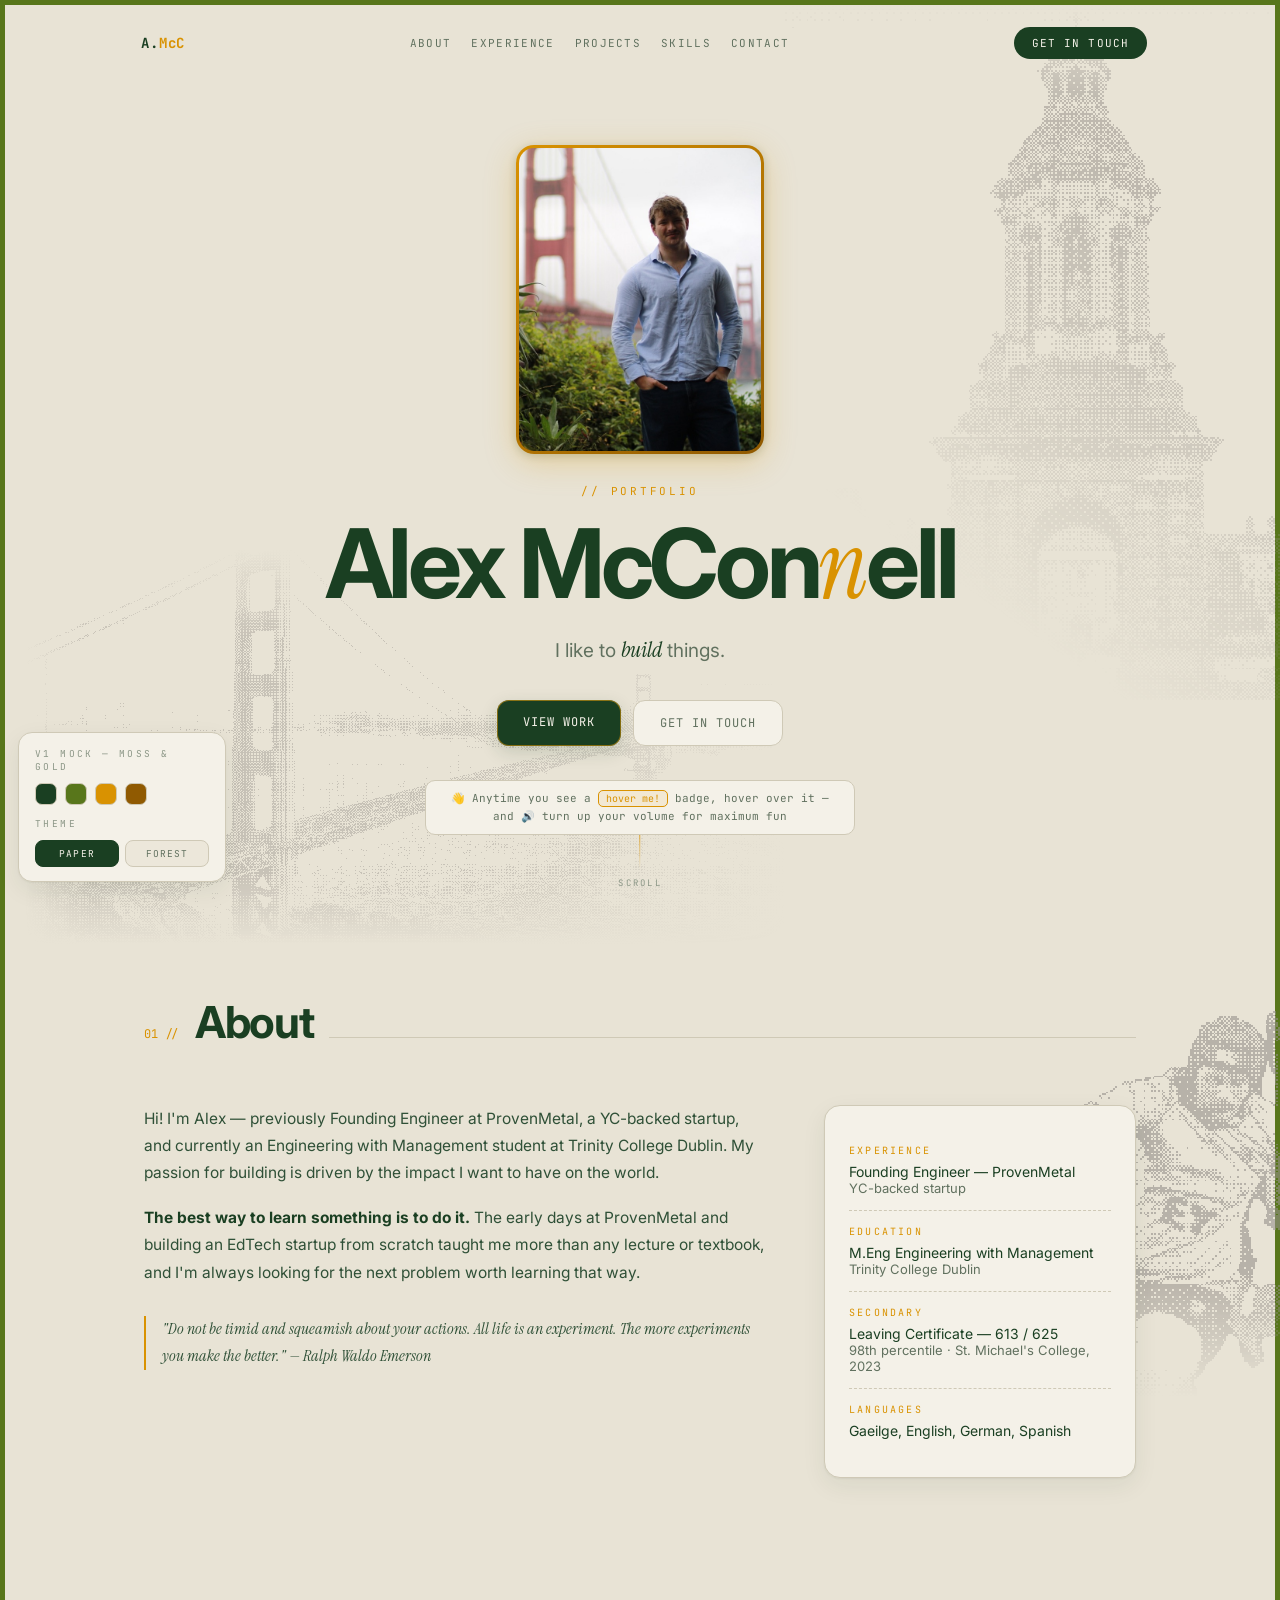
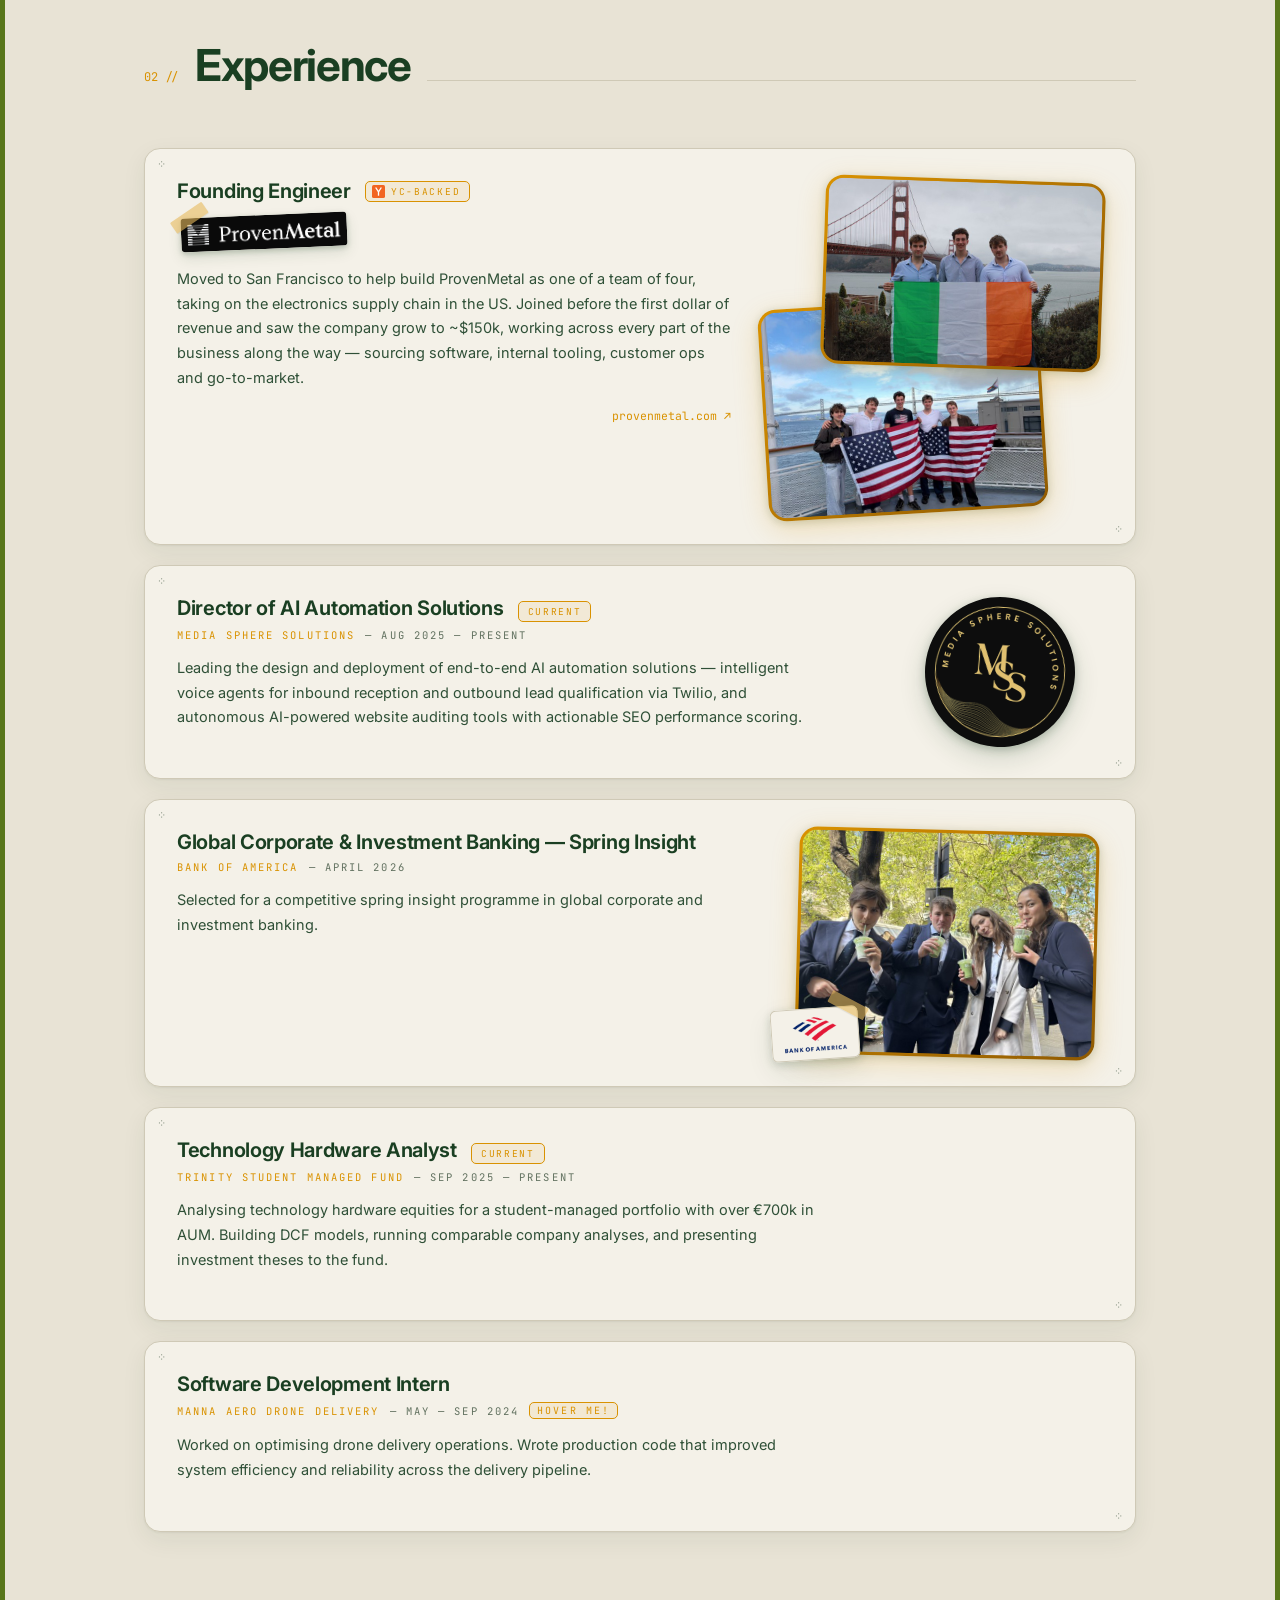
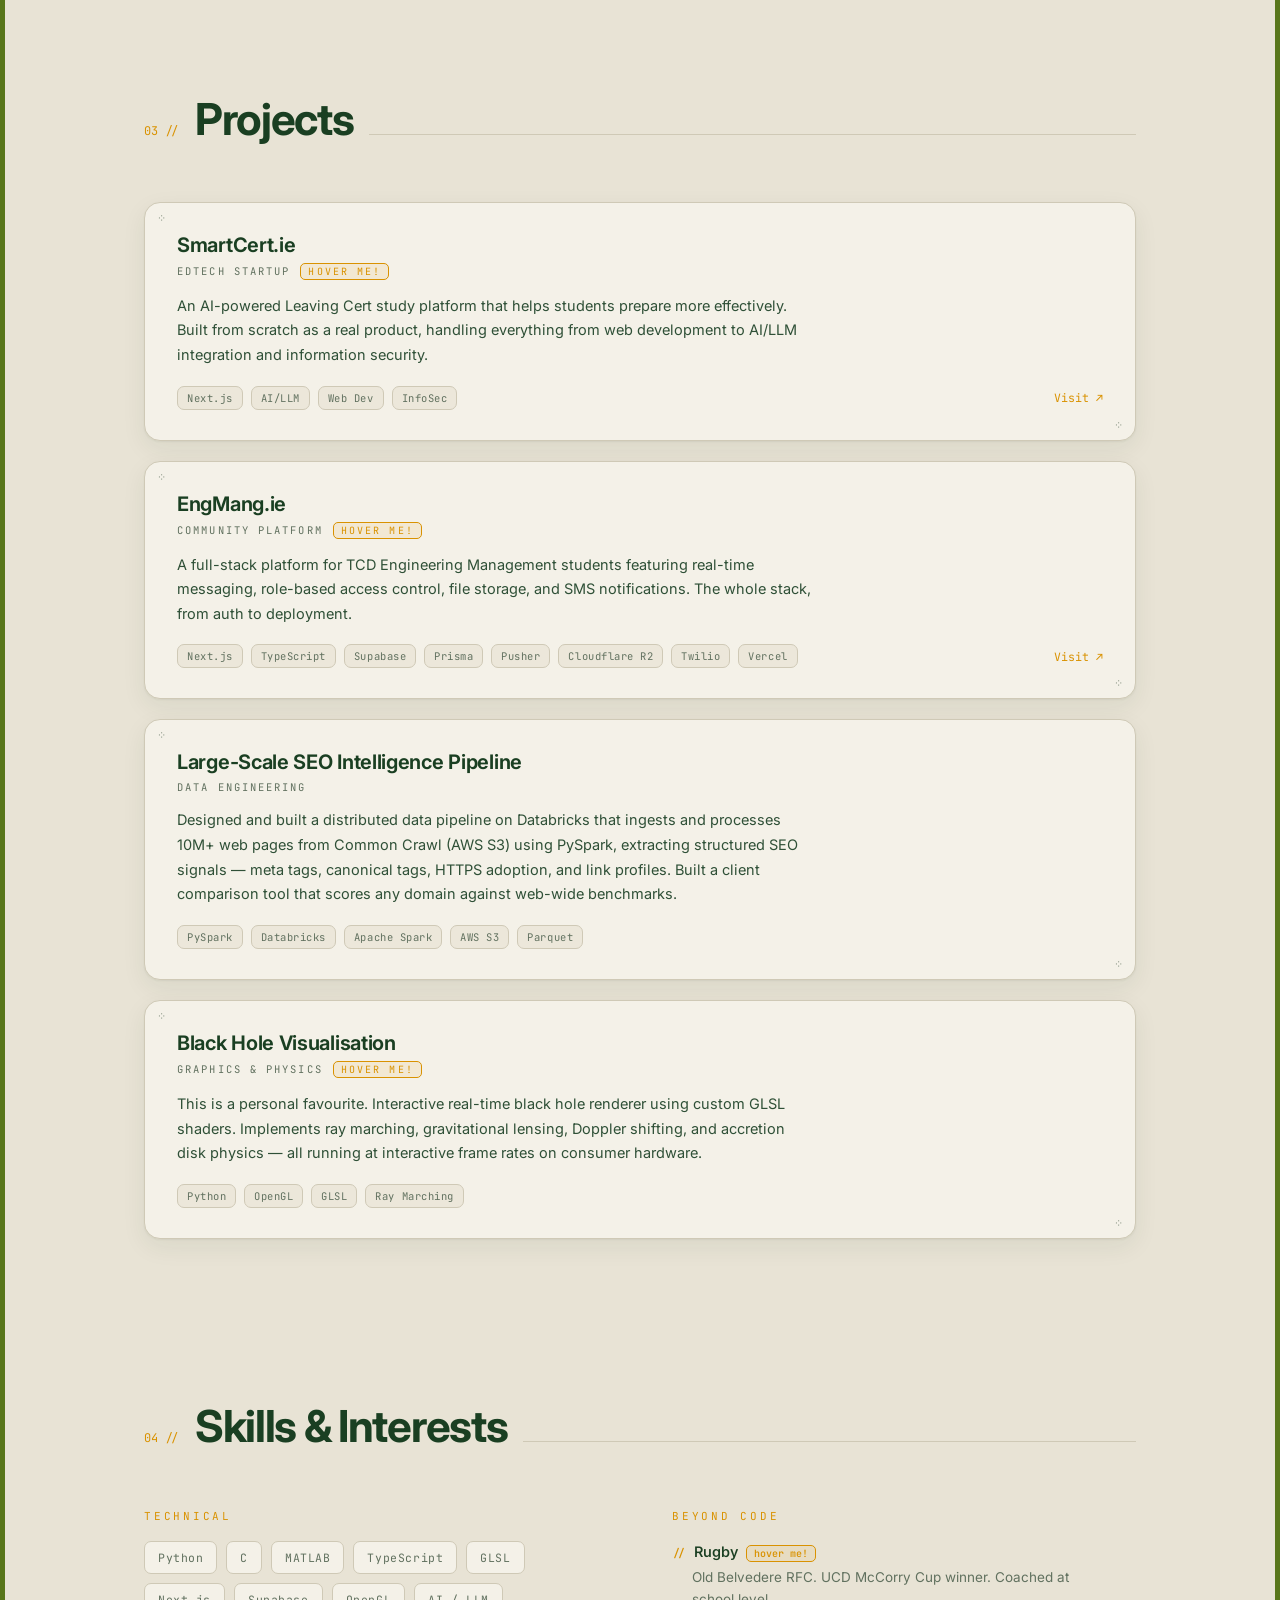
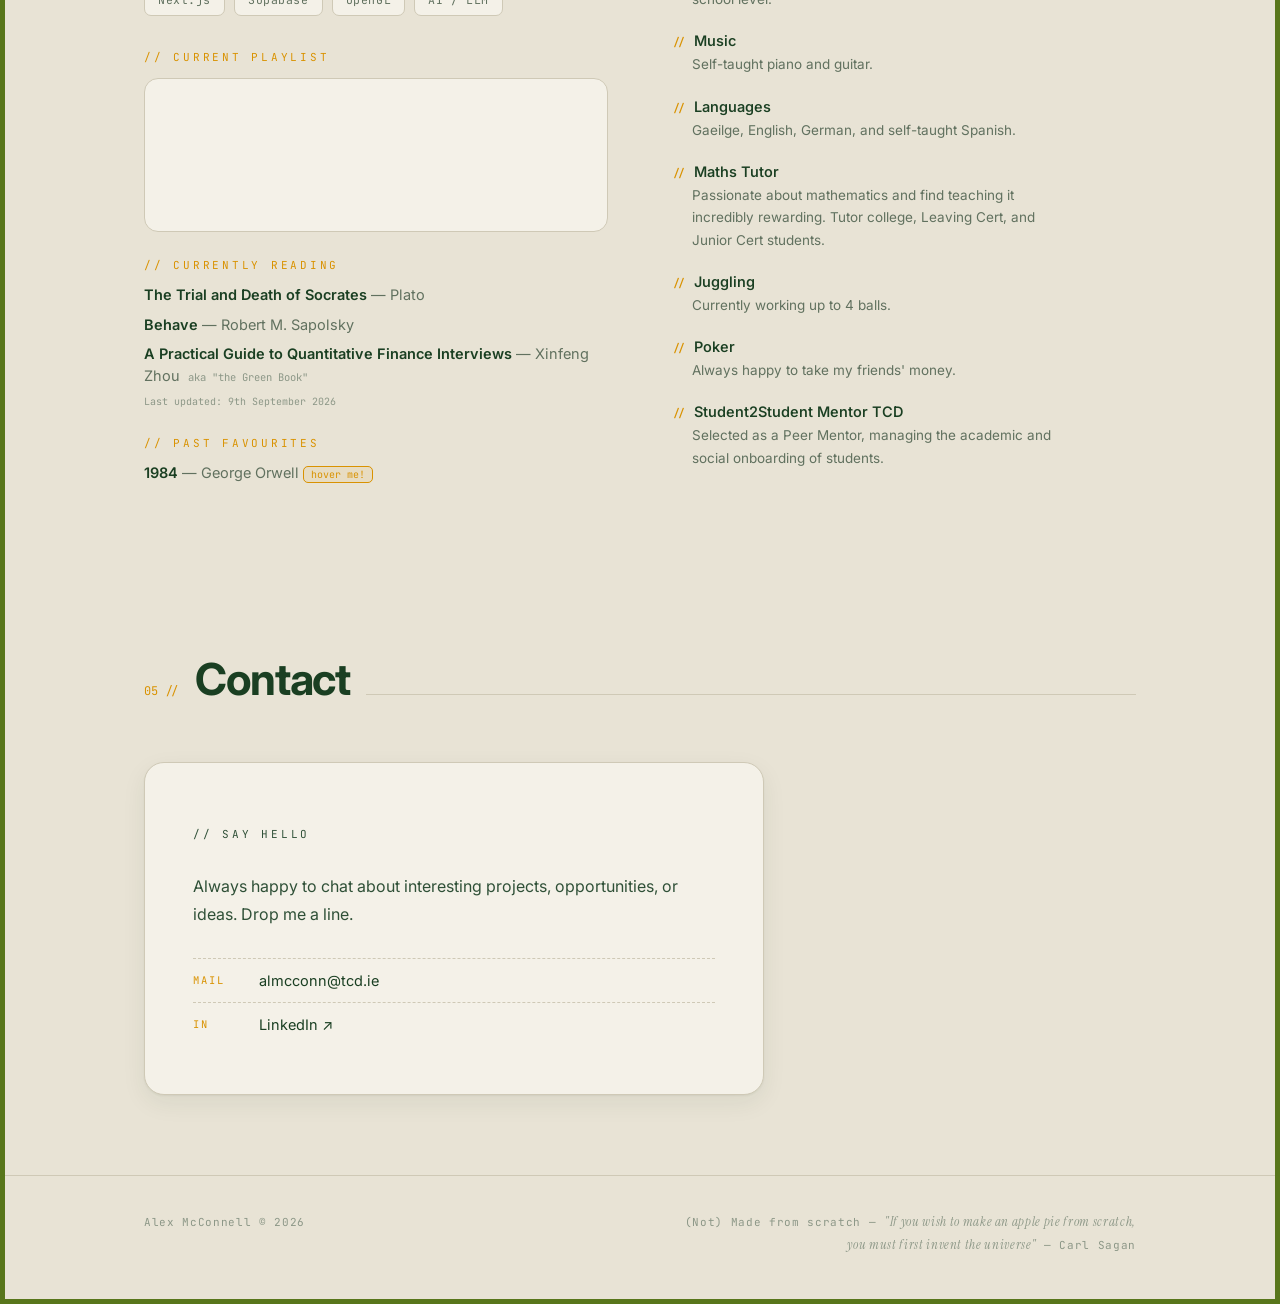
==== mockup/index.html @ d36ba0e1 "Rework personal site: moss & gold palette, dithered art, new content Replaces the navy/copper bluepr" ====
<!DOCTYPE html>
<html lang="en" data-theme="light">
<head>
<meta charset="UTF-8" />
<meta name="viewport" content="width=device-width, initial-scale=1.0" />
<title>Alex McConnell — v1 style mock</title>
<link rel="preconnect" href="https://fonts.googleapis.com" />
<link rel="preconnect" href="https://fonts.gstatic.com" crossorigin />
<link href="https://fonts.googleapis.com/css2?family=Inter:ital,opsz,wght@0,14..32,400..800;1,14..32,400..600&family=JetBrains+Mono:wght@400;500;700&family=Instrument+Serif:ital@0;1&display=swap" rel="stylesheet" />
<style>
  /* ---------- palette ---------- */
  :root {
    --font-mono: "JetBrains Mono", ui-monospace, monospace;
    --font-body: "Inter", -apple-system, system-ui, sans-serif;
    --font-serif: "Instrument Serif", Georgia, serif;
  }

  /* Moss & gold palette: #1A3F22 / #58761B / #D99201 / #905A01 (+ cream paper as the neutral) */
  :root {
    --accent: #d99201;   /* gold */
    --tan: #905a01;      /* bronze — gradient partner to the gold */
    --moss: #58761b;
  }

  html[data-theme="light"] {
    --bg: #e8e3d5;
    --surface: #f4f1e8;
    --surface-2: #ece7da;
    --ink: #1a3f22;
    --ink-soft: #2f5037;
    --muted: #61715f;
    --faint: #8c9787;
    --line: #cfc9b6;
    --btn-bg: #1a3f22;
    --btn-ink: #f4f1e8;
    --frame: var(--moss);
    --art-opacity: 0.65;
    --card-shadow: 0 1px 2px rgba(26,63,34,.06), 0 8px 24px rgba(26,63,34,.07);
  }

  /* forest: the palette's deep green as the page itself */
  html[data-theme="term"] {
    --bg: #1a3f22;
    --surface: #234a2c;
    --surface-2: #1f4527;
    --ink: #efe9dc;
    --ink-soft: #d9d3c4;
    --muted: #a9b6a2;
    --faint: #7e9079;
    --line: #305a39;
    --btn-bg: #d99201;
    --btn-ink: #1a3f22;
    --frame: var(--accent);
    --art-opacity: 0.4;
    --card-shadow: 0 1px 2px rgba(0,0,0,.35), 0 8px 24px rgba(0,0,0,.3);
  }

  html { --accent-ui: var(--accent); --accent-bright: var(--tan); }

  /* ---------- base ---------- */
  * { margin: 0; padding: 0; box-sizing: border-box; }
  html { scroll-behavior: smooth; }
  body {
    background: var(--bg);
    color: var(--ink);
    font-family: var(--font-body);
    overflow-x: hidden;
    border: 5px solid var(--frame);   /* page frame, like the ref */
    min-height: 100vh;
    transition: background .3s, color .3s;
  }
  ::selection { background: var(--accent-ui); color: var(--bg); }
  a { color: inherit; text-decoration: none; }
  .mono { font-family: var(--font-mono); }

  .label {
    font-family: var(--font-mono);
    font-size: 11px;
    letter-spacing: .25em;
    text-transform: uppercase;
    color: var(--accent-ui);
  }
  .wrap { max-width: 1040px; margin: 0 auto; padding: 0 24px; }
  section { position: relative; padding: 80px 0; }

  /* ---------- dithered background art ---------- */
  .art {
    position: absolute; pointer-events: none; z-index: 0;
    opacity: var(--art-opacity);
    image-rendering: pixelated;
  }
  /* Trinity Campanile — top right of the hero */
  .art-campanile {
    top: 0; right: -50px; width: min(540px, 44vw);
    opacity: calc(var(--art-opacity) * .8);
    -webkit-mask-image: linear-gradient(215deg, #000 30%, transparent 78%), linear-gradient(transparent, #000 14%);
            mask-image: linear-gradient(215deg, #000 30%, transparent 78%), linear-gradient(transparent, #000 14%);
    -webkit-mask-composite: source-in;
            mask-composite: intersect;
  }
  /* Golden Gate — bottom-left of the hero, kept clear of the Campanile on the right */
  .art-bridge {
    bottom: -30px; left: 20px; width: min(874px, 60vw);
    opacity: calc(var(--art-opacity) * .6);
    -webkit-mask-image: linear-gradient(transparent 0%, #000 22%, #000 82%, transparent 100%), linear-gradient(90deg, transparent 0%, #000 8%, #000 58%, transparent 100%);
            mask-image: linear-gradient(transparent 0%, #000 22%, #000 82%, transparent 100%), linear-gradient(90deg, transparent 0%, #000 8%, #000 58%, transparent 100%);
    -webkit-mask-composite: source-in;
            mask-composite: intersect;
  }
  /* Alex mid-tackle — beside the About fact card, bleeding off the right edge */
  .art-rugby {
    top: 96px; right: -30px; width: min(300px, 21vw);
    opacity: calc(var(--art-opacity) * .9);
    -webkit-mask-image: linear-gradient(#000 58%, transparent 84%);
            mask-image: linear-gradient(#000 58%, transparent 84%);
  }
  .art-corner {
    bottom: -140px; right: -220px; width: 780px;
    opacity: calc(var(--art-opacity) * .6);
    -webkit-mask-image: linear-gradient(200deg, #000 40%, transparent 85%);
            mask-image: linear-gradient(200deg, #000 40%, transparent 85%);
  }
  .pixel-star { position: absolute; font-family: var(--font-mono); color: var(--faint); user-select: none; pointer-events: none; }

  /* ---------- nav ---------- */
  nav { position: fixed; top: 14px; left: 0; right: 0; z-index: 40; display: flex; flex-direction: column; align-items: center; gap: 0; }
  .nav-pill {
    display: flex; align-items: center; justify-content: space-between; gap: 26px;
    width: min(1040px, calc(100vw - 44px));
    background: transparent;
    border: 1px solid transparent;
    border-radius: 999px;
    padding: 12px 12px 12px 20px;
    box-shadow: none;
    transition: width .7s ease-in-out, background .7s ease-in-out,
                border-color .7s ease-in-out, box-shadow .7s ease-in-out,
                padding .7s ease-in-out, backdrop-filter .7s ease-in-out;
  }
  .nav-pill.scrolled {
    width: min(660px, calc(100vw - 44px));
    background: color-mix(in srgb, var(--surface) 82%, transparent);
    backdrop-filter: blur(14px);
    border-color: var(--line);
    box-shadow: var(--card-shadow);
    padding: 8px 10px 8px 18px;
  }
  .nav-logo { font-family: var(--font-mono); font-weight: 700; font-size: 14px; letter-spacing: .06em; }
  .nav-logo span { color: var(--accent-ui); }
  .nav-links { display: flex; gap: 20px; }
  .nav-links a {
    font-family: var(--font-mono); font-size: 11px; letter-spacing: .12em; text-transform: uppercase;
    color: var(--muted); transition: color .2s;
  }
  .nav-links a:hover { color: var(--accent-ui); }
  .nav-cta {
    font-family: var(--font-mono); font-size: 11px; letter-spacing: .1em; text-transform: uppercase;
    background: var(--btn-bg); color: var(--btn-ink);
    padding: 9px 18px; border-radius: 999px;
  }

  /* ---------- hero ---------- */
  .hero { min-height: 100vh; display: flex; align-items: center; justify-content: center; text-align: center; padding: 140px 0 80px; }
  .hero-inner { position: relative; z-index: 1; max-width: 940px; padding: 0 24px; }
  /* name breaks onto two lines only when it can't fit on one */
  @media (min-width: 900px) { h1 .brk { display: none; } }
  h1 {
    font-size: clamp(52px, 9vw, 96px);
    font-weight: 700; letter-spacing: -.045em; line-height: .98;
    margin: 18px 0 22px;
  }
  h1 .serif { font-family: var(--font-serif); font-style: italic; font-weight: 400; letter-spacing: -.02em; color: var(--accent-ui); }
  .hero-sub { font-size: 19px; color: var(--muted); margin-bottom: 36px; }
  .hero-sub .serif { font-family: var(--font-serif); font-style: italic; font-size: 22px; color: var(--ink); }

  .btn-row { display: flex; gap: 12px; justify-content: center; margin-bottom: 34px; }
  .btn {
    font-family: var(--font-mono); font-size: 12px; letter-spacing: .08em; text-transform: uppercase;
    padding: 14px 26px; border-radius: 12px; position: relative; overflow: hidden;
    transition: transform .15s;
  }
  .btn:hover { transform: translateY(-1px); }
  .btn-primary {
    background: var(--btn-bg); color: var(--btn-ink);
    box-shadow:
      inset 0 0 0 1px color-mix(in srgb, var(--accent) 55%, transparent),
      inset 0 1px 0 rgba(255,255,255,.07),
      0 6px 18px rgba(26,63,34,.16);
  }
  .btn-primary:hover { box-shadow: inset 0 0 0 1px var(--accent), inset 0 1px 0 rgba(255,255,255,.07), 0 10px 24px rgba(26,63,34,.2); }
  html[data-theme="term"] .btn-primary {
    box-shadow: inset 0 0 0 1px rgba(26,63,34,.35), 0 6px 18px rgba(0,0,0,.3);
  }
  .btn-ghost { border: 1px solid var(--line); background: var(--surface); color: var(--muted); }
  .btn-ghost:hover { color: var(--accent-ui); border-color: var(--accent-ui); }

  .hint {
    display: inline-block; font-family: var(--font-mono); font-size: 11px; line-height: 1.7;
    color: var(--muted); background: var(--surface);
    border: 1px solid var(--line); border-radius: 10px; padding: 8px 14px; max-width: 430px;
  }
  .hover-badge {
    font-family: var(--font-mono); font-size: 10px; color: var(--accent-ui);
    border: 1px solid var(--accent-ui); border-radius: 5px; padding: 1px 7px;
    background: color-mix(in srgb, var(--accent-ui) 9%, transparent);
    white-space: nowrap;
  }

  .portrait {
    margin: 0 auto 30px; width: 248px; border-radius: 18px;
    padding: 3px; background: linear-gradient(135deg, var(--accent), var(--tan));
    box-shadow: 0 8px 32px rgba(217,146,1,.28), 0 2px 8px rgba(26,63,34,.2);
  }
  .portrait img {
    display: block; width: 100%; aspect-ratio: 4 / 5;
    object-fit: cover; border-radius: 15px;
  }

  .scroll-cue { position: absolute; bottom: 26px; left: 50%; transform: translateX(-50%); text-align: center; }
  .scroll-cue .bar { width: 1px; height: 44px; margin: 0 auto 8px; background: linear-gradient(var(--accent-ui), transparent); }

  /* ---------- section heading ---------- */
  .sec-head { display: flex; align-items: baseline; gap: 16px; margin-bottom: 56px; }
  .sec-head .num { font-family: var(--font-mono); font-size: 12px; color: var(--accent-ui); }
  .sec-head h2 { font-size: clamp(30px, 4.6vw, 44px); font-weight: 700; letter-spacing: -.03em; }
  .sec-head .rule { flex: 1; height: 1px; background: var(--line); }

  /* ---------- about ---------- */
  .about-grid { display: grid; grid-template-columns: 2fr 1fr; gap: 56px; position: relative; z-index: 1; }
  .about-copy p { color: var(--ink-soft); line-height: 1.75; font-size: 15.5px; margin-bottom: 18px; }
  .about-copy strong { color: var(--ink); }
  .quote { font-family: var(--font-serif); font-style: italic; font-size: 18.5px; color: var(--muted); border-left: 2px solid var(--accent-ui); padding-left: 16px; margin-top: 30px; }
  .fact-card { background: var(--surface); border: 1px solid var(--line); border-radius: 16px; padding: 24px; box-shadow: var(--card-shadow); height: fit-content; }
  .fact { padding: 14px 0; border-bottom: 1px dashed var(--line); }
  .fact:last-child { border-bottom: 0; }
  .fact .k { font-family: var(--font-mono); font-size: 10px; letter-spacing: .22em; text-transform: uppercase; color: var(--accent-ui); margin-bottom: 6px; }
  .fact .v { font-size: 14px; color: var(--ink); }
  .fact .s { font-size: 13px; color: var(--muted); }

  /* ---------- projects ---------- */
  .cards { display: flex; flex-direction: column; gap: 20px; position: relative; z-index: 1; }
  .card {
    position: relative; background: var(--surface); border: 1px solid var(--line);
    border-radius: 16px; padding: 30px 32px; box-shadow: var(--card-shadow);
    transition: border-color .25s, transform .2s;
  }
  .card:hover { border-color: color-mix(in srgb, var(--accent-ui) 55%, var(--line)); transform: translateY(-2px); }
  .card::before, .card::after {
    font-family: var(--font-mono); font-size: 11px; color: var(--faint); position: absolute;
    content: "⁘"; transition: color .25s;
  }
  .card::before { top: 8px; left: 12px; }
  .card::after  { bottom: 8px; right: 12px; }
  .card:hover::before, .card:hover::after { color: var(--accent-ui); }
  .card-top { display: flex; justify-content: space-between; align-items: baseline; gap: 16px; margin-bottom: 6px; }
  .card h3 { font-size: 20px; font-weight: 650; letter-spacing: -.015em; }
  .card .sub { font-family: var(--font-mono); font-size: 10.5px; letter-spacing: .2em; text-transform: uppercase; color: var(--muted); margin: 4px 0 14px; display: flex; gap: 10px; align-items: center; }
  .card .anno { font-family: var(--font-mono); font-size: 11px; color: var(--accent-ui); opacity: 0; transition: opacity .25s; white-space: nowrap; }
  .card:hover .anno { opacity: 1; }
  .card p { font-size: 14.5px; color: var(--ink-soft); line-height: 1.7; max-width: 640px; margin-bottom: 18px; }
  .chips { display: flex; flex-wrap: wrap; gap: 8px; align-items: center; }
  .chip {
    font-family: var(--font-mono); font-size: 10.5px; letter-spacing: .05em;
    border: 1px solid var(--line); border-radius: 7px; padding: 4px 9px;
    color: var(--muted); background: var(--surface-2);
  }
  .visit { margin-left: auto; font-family: var(--font-mono); font-size: 11.5px; color: var(--accent-ui); }
  .visit:hover { text-decoration: underline; }

  /* ---------- experience (same card format as projects) ---------- */
  .card-top.tight { justify-content: flex-start; gap: 14px; }
  .tag {
    font-family: var(--font-mono); font-size: 9.5px; letter-spacing: .18em; text-transform: uppercase;
    color: var(--accent-ui); border: 1px solid var(--accent-ui); border-radius: 5px; padding: 3px 9px;
    background: color-mix(in srgb, var(--accent-ui) 8%, transparent); white-space: nowrap;
  }
  .tag-yc { display: inline-flex; align-items: center; gap: 6px; padding-left: 6px; }
  .tag-yc svg { width: 13px; height: 13px; display: block; }
  .card .sub .co { color: var(--accent-ui); }
  .card .sub-logo { text-transform: none; letter-spacing: 0; margin: 12px 0 18px 4px; }
  .card-split { display: flex; gap: 32px; align-items: flex-start; justify-content: space-between; }
  .card-split > div:first-child { flex: 1; min-width: 0; }
  /* scrapbook bits: tilted logo clipping with tape, and a slightly askew pinned photo */
  .sticker {
    position: relative; display: inline-block; line-height: 0;
    transform: rotate(-2.5deg);
    border-radius: 4px;
    box-shadow: 0 2px 5px rgba(26,63,34,.22), 0 6px 14px rgba(26,63,34,.12);
    transition: transform .25s;
  }
  .sticker:hover { transform: rotate(0deg) translateY(-1px); }
  .sticker img { display: block; height: 34px; width: auto; border-radius: 4px; }
  .sticker::after {
    content: ""; position: absolute; top: -7px; left: -10px; width: 38px; height: 13px;
    background: color-mix(in srgb, var(--accent) 38%, rgba(255,255,255,.35));
    transform: rotate(-32deg); border-radius: 1px;
    box-shadow: 0 1px 1px rgba(0,0,0,.08);
  }
  /* company logos pinned to the right-hand side of a card */
  .card-logo { flex: 0 0 auto; align-self: center; margin-right: 28px; line-height: 0; transition: transform .25s; }
  .card-logo:hover { transform: rotate(0deg) translateY(-2px); }
  .card-logo.seal-dark {
    width: 150px; height: 150px; border-radius: 50%; padding: 10px;
    background: #0d0d0d; transform: rotate(4deg);
    box-shadow: 0 3px 8px rgba(26,63,34,.25), 0 10px 26px rgba(26,63,34,.16);
  }
  .card-logo.seal-dark img { width: 100%; height: 100%; display: block; }
  .card-logo.paper {
    position: relative; background: var(--surface); padding: 20px 28px; border-radius: 6px;
    transform: rotate(-2deg);
    box-shadow: 0 3px 8px rgba(26,63,34,.18), 0 10px 26px rgba(26,63,34,.1), inset 0 0 0 1px var(--line);
  }
  .card-logo.paper img { height: 66px; width: auto; display: block; }
  /* two prints in a loose pile */
  .pm-stack { position: relative; flex: 0 0 340px; height: 335px; }
  .pm-stack .card-photo { position: absolute; width: 280px; margin: 0; }
  .pm-stack .pm-a { top: 0; right: 0; transform: rotate(2deg); z-index: 2; }
  .pm-stack .pm-b { bottom: 0; left: 0; transform: rotate(-3.5deg); z-index: 1; }
  .pm-stack .card-photo:hover { z-index: 3; transform: rotate(0deg) scale(1.03); }
  .card-photo { transition: transform .25s; }
  /* photo with a small logo clipping pinned over its corner */
  .card-photo-stack { position: relative; flex: 0 0 300px; align-self: center; margin-right: 6px; }
  .card-photo-stack .card-photo { flex: none; margin-top: 0; }
  .card-photo-stack .card-logo { position: absolute; left: -26px; bottom: -4px; margin: 0; transform: rotate(-4deg); }
  .card-logo.paper.small { padding: 9px 13px; }
  .card-logo.paper.small img { height: 34px; }
  .card-logo.paper.small::after { width: 40px; height: 13px; top: -7px; right: -11px; }
  .card-logo.paper::after {
    content: ""; position: absolute; top: -9px; right: -14px; width: 52px; height: 16px;
    background: color-mix(in srgb, var(--accent) 38%, rgba(255,255,255,.35));
    transform: rotate(32deg); border-radius: 1px; box-shadow: 0 1px 1px rgba(0,0,0,.08);
  }
  .card-photo {
    flex: 0 0 300px; padding: 3px; border-radius: 18px; margin-top: 4px;
    background: linear-gradient(135deg, var(--accent), var(--tan));
    box-shadow: 0 8px 28px rgba(217,146,1,.22), 0 2px 8px rgba(26,63,34,.2);
    transform: rotate(1.5deg);
  }
  .card-photo img { display: block; width: 100%; border-radius: 15px; }
  @media (max-width: 860px) {
    .card-split { flex-direction: column; }
    .card-photo { flex-basis: auto; width: 100%; max-width: 360px; }
  }

  /* ---------- skills ---------- */
  .skills-grid { display: grid; grid-template-columns: 1fr 1fr; gap: 64px; position: relative; z-index: 1; }
  .skill-chips { display: flex; flex-wrap: wrap; gap: 9px; margin: 18px 0 34px; }
  .skill-chips .chip { font-size: 11.5px; padding: 8px 13px; background: var(--surface); transition: all .2s; cursor: default; }
  .skill-chips .chip:hover { color: var(--accent-ui); border-color: var(--accent-ui); }
  .embed { border: 1px solid var(--line); border-radius: 14px; overflow: hidden; margin: 14px 0 26px; background: var(--surface); }
  .interest { margin-bottom: 22px; position: relative; }
  /* hover photos: framed, slightly askew, rise up above the item */
  .pop {
    position: absolute; left: 0; bottom: calc(100% + 14px); z-index: 50;
    display: flex; gap: 16px; align-items: flex-end;
    opacity: 0; transform: translateY(8px) scale(.97); transition: opacity .3s, transform .3s;
    pointer-events: none;
  }
  .interest:hover .pop { opacity: 1; transform: none; }
  .pop .frame {
    display: block; padding: 3px; border-radius: 16px; line-height: 0;
    background: linear-gradient(135deg, var(--accent), var(--tan));
    box-shadow: 0 8px 32px rgba(217,146,1,.3), 0 2px 8px rgba(26,63,34,.25);
  }
  .pop .frame img { display: block; border-radius: 13px; height: auto; }
  .pop .tilt-l { transform: rotate(-2.5deg); }
  .pop .tilt-r { transform: rotate(3deg); }
  .interest .h { display: flex; gap: 8px; align-items: baseline; font-size: 14.5px; font-weight: 550; }
  .interest .h .m { font-family: var(--font-mono); font-size: 11px; color: var(--accent-ui); }
  .interest p { font-size: 13.5px; color: var(--muted); line-height: 1.65; margin: 4px 0 0 20px; max-width: 380px; }
  .reading { font-size: 14.5px; margin-top: 12px; }
  .reading .book { margin-bottom: 8px; line-height: 1.5; }
  .reading .title { font-weight: 600; }
  .reading .auth { color: var(--muted); }
  .reading .note { font-family: var(--font-mono); font-size: 10.5px; color: var(--faint); margin-left: 4px; white-space: nowrap; }
  .reading .upd { font-family: var(--font-mono); font-size: 10px; color: var(--faint); margin-top: 2px; }

  /* ---------- contact ---------- */
  .contact-card {
    position: relative; z-index: 1;
    background: var(--surface); border: 1px solid var(--line); border-radius: 20px;
    padding: 48px; box-shadow: var(--card-shadow); max-width: 620px;
  }
  .contact-card p { color: var(--ink-soft); line-height: 1.7; margin: 14px 0 30px; }
  .contact-line { display: flex; align-items: center; gap: 14px; padding: 13px 0; border-top: 1px dashed var(--line); font-size: 14.5px; }
  .contact-line .k { font-family: var(--font-mono); font-size: 10.5px; letter-spacing: .2em; text-transform: uppercase; color: var(--accent-ui); width: 52px; }
  .contact-line a:hover { color: var(--accent-ui); }

  /* ---------- footer ---------- */
  footer { border-top: 1px solid var(--line); padding: 34px 0 42px; position: relative; z-index: 1; }
  .foot { display: flex; justify-content: space-between; gap: 20px; align-items: baseline; flex-wrap: wrap; }
  footer p { font-family: var(--font-mono); font-size: 11px; color: var(--faint); letter-spacing: .06em; line-height: 1.8; max-width: 460px; }
  footer .serif { font-family: var(--font-serif); font-style: italic; font-size: 13px; }

  /* ---------- mock control panel ---------- */
  .panel {
    position: fixed; bottom: 18px; left: 18px; z-index: 60;
    background: var(--surface); border: 1px solid var(--line); border-radius: 14px;
    padding: 14px 16px; box-shadow: var(--card-shadow); width: 208px;
  }
  .panel .t { font-family: var(--font-mono); font-size: 9.5px; letter-spacing: .25em; text-transform: uppercase; color: var(--faint); margin-bottom: 10px; }
  .swatches { display: flex; gap: 8px; margin-bottom: 12px; }
  .sw { width: 22px; height: 22px; border-radius: 7px; border: 1px solid var(--line); display: inline-block; }
  .themes { display: flex; gap: 6px; }
  .th {
    flex: 1; font-family: var(--font-mono); font-size: 9.5px; letter-spacing: .12em; text-transform: uppercase;
    border: 1px solid var(--line); background: var(--surface-2); color: var(--muted);
    border-radius: 8px; padding: 6px 0; cursor: pointer;
  }
  .th.on { background: var(--btn-bg); color: var(--btn-ink); border-color: var(--btn-bg); }

  @media (max-width: 860px) {
    .about-grid, .skills-grid { grid-template-columns: 1fr; }
    .nav-links { display: none; }
    .art-hero { width: 160vw; }
  }
</style>
</head>
<body>

<!-- nav -->
<nav>
  <div class="nav-pill" id="navPill">
    <a href="#" class="nav-logo">A.<span>McC</span></a>
    <div class="nav-links">
      <a href="#about">About</a>
      <a href="#experience">Experience</a>
      <a href="#projects">Projects</a>
      <a href="#skills">Skills</a>
      <a href="#contact">Contact</a>
    </div>
    <a class="nav-cta" href="#contact">Get in touch</a>
  </div>
</nav>

<!-- hero -->
<section class="hero">
  <img class="art art-campanile" src="art/campanile-dither.png" alt="" />
  <img class="art art-bridge" src="art/bridge-dither.png" alt="" />

  <div class="hero-inner">
    <div class="portrait">
      <img src="art/profile.jpg" alt="Alex McConnell" />
    </div>
    <p class="label">// portfolio</p>
    <h1>Alex <br class="brk" />McCon<span class="serif">n</span>ell</h1>
    <p class="hero-sub">I like to <span class="serif">build</span> things.</p>

    <div class="btn-row">
      <a class="btn btn-primary" href="#projects">View work</a>
      <a class="btn btn-ghost" href="#contact">Get in touch</a>
    </div>

    <p class="hint">👋 Anytime you see a <span class="hover-badge">hover me!</span> badge, hover over it — and 🔊 turn up your volume for maximum fun</p>
  </div>

  <div class="scroll-cue">
    <div class="bar"></div>
    <p class="label" style="font-size:9px; color: var(--faint);">Scroll</p>
  </div>
</section>

<!-- about -->
<section id="about">
  <img class="art art-rugby" src="art/rugby-dither.png" alt="" />
  <div class="wrap">
    <div class="sec-head"><span class="num">01 //</span><h2>About</h2><span class="rule"></span></div>
    <div class="about-grid">
      <div class="about-copy">
        <p>Hi! I'm Alex — previously Founding Engineer at ProvenMetal, a YC-backed startup, and currently an Engineering with Management student at Trinity College Dublin. My passion for building is driven by the impact I want to have on the world.</p>
        <p><strong>The best way to learn something is to do it.</strong> The early days at ProvenMetal and building an EdTech startup from scratch taught me more than any lecture or textbook, and I'm always looking for the next problem worth learning that way.</p>
        <p class="quote">"Do not be timid and squeamish about your actions. All life is an experiment. The more experiments you make the better." — Ralph Waldo Emerson</p>      </div>
      <div class="fact-card">
        <div class="fact"><div class="k">Experience</div><div class="v">Founding Engineer — ProvenMetal</div><div class="s">YC-backed startup</div></div>
        <div class="fact"><div class="k">Education</div><div class="v">M.Eng Engineering with Management</div><div class="s">Trinity College Dublin</div></div>
        <div class="fact"><div class="k">Secondary</div><div class="v">Leaving Certificate — 613 / 625</div><div class="s">98th percentile · St. Michael's College, 2023</div></div>
        <div class="fact"><div class="k">Languages</div><div class="v">Gaeilge, English, German, Spanish</div></div>
      </div>
    </div>
  </div>
</section>

<!-- experience -->
<section id="experience">
  <div class="wrap">
    <div class="sec-head"><span class="num">02 //</span><h2>Experience</h2><span class="rule"></span></div>
    <div class="cards">

      <div class="card">
        <div class="card-split">
          <div>
            <div class="card-top tight"><h3>Founding Engineer</h3><span class="tag tag-yc"><svg viewBox="0 0 24 24" aria-hidden="true"><rect width="24" height="24" rx="3" fill="#f26522"/><path d="M7.4 5.6 12 12.6l4.6-7" fill="none" stroke="#fff" stroke-width="2.4" stroke-linecap="square"/><path d="M12 12.4V18.6" stroke="#fff" stroke-width="2.4" stroke-linecap="square"/></svg>YC-backed</span></div>
            <div class="sub sub-logo"><a class="sticker" href="https://provenmetal.com" target="_blank" rel="noopener noreferrer" aria-label="ProvenMetal"><img src="art/provenmetal-logo.png" alt="ProvenMetal" /></a></div>
            <p>Moved to San Francisco to help build ProvenMetal as one of a team of four, taking on the electronics supply chain in the US. Joined before the first dollar of revenue and saw the company grow to ~$150k, working across every part of the business along the way — sourcing software, internal tooling, customer ops and go-to-market.</p>
            <div class="chips"><a class="visit" href="https://provenmetal.com" target="_blank" rel="noopener noreferrer">provenmetal.com ↗</a></div>
          </div>
          <div class="pm-stack">
            <div class="card-photo pm-b"><img src="art/provenmetal-team-us.jpg" alt="ProvenMetal team with US flags by the Bay Bridge" /></div>
            <div class="card-photo pm-a"><img src="art/provenmetal-team.jpg" alt="ProvenMetal team at the Golden Gate Bridge" /></div>
          </div>
        </div>
      </div>

      <div class="card">
        <div class="card-split">
          <div>
            <div class="card-top tight"><h3>Director of AI Automation Solutions</h3><span class="tag">Current</span></div>
            <div class="sub"><span class="co">Media Sphere Solutions</span> — Aug 2025 — Present</div>
            <p>Leading the design and deployment of end-to-end AI automation solutions — intelligent voice agents for inbound reception and outbound lead qualification via Twilio, and autonomous AI-powered website auditing tools with actionable SEO performance scoring.</p>
          </div>
          <div class="card-logo seal-dark"><img src="art/mss-logo.png" alt="Media Sphere Solutions" /></div>
        </div>
      </div>

      <div class="card">
        <div class="card-split">
          <div>
            <div class="card-top tight"><h3>Global Corporate &amp; Investment Banking — Spring Insight</h3></div>
            <div class="sub"><span class="co">Bank of America</span> — April 2026</div>
            <p>Selected for a competitive spring insight programme in global corporate and investment banking.</p>
          </div>
          <div class="card-photo-stack">
            <div class="card-photo"><img src="art/bofa-cohort.jpg" alt="Spring Insight cohort in London" /></div>
            <div class="card-logo paper small"><img src="art/bofa-logo.png" alt="Bank of America" /></div>
          </div>
        </div>
      </div>

      <div class="card">
        <div class="card-top tight"><h3>Technology Hardware Analyst</h3><span class="tag">Current</span></div>
        <div class="sub"><span class="co">Trinity Student Managed Fund</span> — Sep 2025 — Present</div>
        <p>Analysing technology hardware equities for a student-managed portfolio with over €700k in AUM. Building DCF models, running comparable company analyses, and presenting investment theses to the fund.</p>
      </div>

      <div class="card">
        <div class="card-top tight"><h3>Software Development Intern</h3></div>
        <div class="sub"><span class="co">Manna Aero Drone Delivery</span> — May — Sep 2024 <span class="hover-badge">hover me!</span></div>
        <p>Worked on optimising drone delivery operations. Wrote production code that improved system efficiency and reliability across the delivery pipeline.</p>
      </div>

    </div>
  </div>
</section>

<!-- projects -->
<section id="projects">
  <div class="wrap">
    <div class="sec-head"><span class="num">03 //</span><h2>Projects</h2><span class="rule"></span></div>
    <div class="cards">

      <div class="card">
        <div class="card-top"><h3>SmartCert.ie</h3><span class="anno">// active users, real product</span></div>
        <div class="sub">EdTech Startup <span class="hover-badge">hover me!</span></div>
        <p>An AI-powered Leaving Cert study platform that helps students prepare more effectively. Built from scratch as a real product, handling everything from web development to AI/LLM integration and information security.</p>
        <div class="chips"><span class="chip">Next.js</span><span class="chip">AI/LLM</span><span class="chip">Web Dev</span><span class="chip">InfoSec</span><a class="visit" href="https://smartcert.ie" target="_blank">Visit ↗</a></div>
      </div>

      <div class="card">
        <div class="card-top"><h3>EngMang.ie</h3><span class="anno">// full-stack, production-grade</span></div>
        <div class="sub">Community Platform <span class="hover-badge">hover me!</span></div>
        <p>A full-stack platform for TCD Engineering Management students featuring real-time messaging, role-based access control, file storage, and SMS notifications. The whole stack, from auth to deployment.</p>
        <div class="chips"><span class="chip">Next.js</span><span class="chip">TypeScript</span><span class="chip">Supabase</span><span class="chip">Prisma</span><span class="chip">Pusher</span><span class="chip">Cloudflare R2</span><span class="chip">Twilio</span><span class="chip">Vercel</span><a class="visit" href="https://engmang.ie" target="_blank">Visit ↗</a></div>
      </div>

      <div class="card">
        <div class="card-top"><h3>Large-Scale SEO Intelligence Pipeline</h3><span class="anno">// 10M+ pages, 500k+ domains</span></div>
        <div class="sub">Data Engineering</div>
        <p>Designed and built a distributed data pipeline on Databricks that ingests and processes 10M+ web pages from Common Crawl (AWS S3) using PySpark, extracting structured SEO signals — meta tags, canonical tags, HTTPS adoption, and link profiles. Built a client comparison tool that scores any domain against web-wide benchmarks.</p>
        <div class="chips"><span class="chip">PySpark</span><span class="chip">Databricks</span><span class="chip">Apache Spark</span><span class="chip">AWS S3</span><span class="chip">Parquet</span></div>
      </div>

      <div class="card">
        <div class="card-top"><h3>Black Hole Visualisation</h3><span class="anno">// custom shaders, real physics</span></div>
        <div class="sub">Graphics &amp; Physics <span class="hover-badge">hover me!</span></div>
        <p>This is a personal favourite. Interactive real-time black hole renderer using custom GLSL shaders. Implements ray marching, gravitational lensing, Doppler shifting, and accretion disk physics — all running at interactive frame rates on consumer hardware.</p>
        <div class="chips"><span class="chip">Python</span><span class="chip">OpenGL</span><span class="chip">GLSL</span><span class="chip">Ray Marching</span></div>
      </div>

    </div>
  </div>
</section>

<!-- skills -->
<section id="skills">
  <div class="wrap">
    <div class="sec-head"><span class="num">04 //</span><h2>Skills &amp; Interests</h2><span class="rule"></span></div>
    <div class="skills-grid">
      <div>
        <p class="label">Technical</p>
        <div class="skill-chips">
          <span class="chip">Python</span><span class="chip">C</span><span class="chip">MATLAB</span><span class="chip">TypeScript</span><span class="chip">GLSL</span><span class="chip">Next.js</span><span class="chip">Supabase</span><span class="chip">OpenGL</span><span class="chip">AI / LLM</span>
        </div>
        <p class="label">// current playlist</p>
        <div class="embed"><iframe src="https://open.spotify.com/embed/playlist/3uPqNpJ2n7IV43nCjfTREO?utm_source=generator&theme=0" width="100%" height="152" style="border:0; display:block;" loading="lazy" allow="encrypted-media"></iframe></div>
        <p class="label">// currently reading</p>
        <div class="reading">
          <div class="book"><span class="title">The Trial and Death of Socrates</span> <span class="auth">— Plato</span></div>
          <div class="book"><span class="title">Behave</span> <span class="auth">— Robert M. Sapolsky</span></div>
          <div class="book"><span class="title">A Practical Guide to Quantitative Finance Interviews</span> <span class="auth">— Xinfeng Zhou</span> <span class="note">aka "the Green Book"</span></div>
          <p class="upd">Last updated: 9th September 2026</p>
        </div>
        <p class="label" style="margin-top: 28px;">// past favourites</p>
        <div class="reading">
          <div class="book"><span class="title">1984</span> <span class="auth">— George Orwell</span> <span class="hover-badge">hover me!</span></div>
        </div>
      </div>
      <div>
        <p class="label" style="margin-bottom: 20px;">Beyond code</p>
        <div class="interest">
          <div class="pop">
            <span class="frame tilt-l"><img src="art/rugby-ucd.jpg" alt="UCD rugby" style="width:230px" /></span>
            <span class="frame tilt-r"><img src="art/rugby-belvo.jpg" alt="Post-match at Old Belvedere" style="width:170px" /></span>
          </div>
          <div class="h"><span class="m">//</span>Rugby <span class="hover-badge">hover me!</span></div><p>Old Belvedere RFC. UCD McCorry Cup winner. Coached at school level.</p>
        </div>
        <div class="interest"><div class="h"><span class="m">//</span>Music</div><p>Self-taught piano and guitar.</p></div>
        <div class="interest"><div class="h"><span class="m">//</span>Languages</div><p>Gaeilge, English, German, and self-taught Spanish.</p></div>
        <div class="interest"><div class="h"><span class="m">//</span>Maths Tutor</div><p>Passionate about mathematics and find teaching it incredibly rewarding. Tutor college, Leaving Cert, and Junior Cert students.</p></div>
        <div class="interest"><div class="h"><span class="m">//</span>Juggling</div><p>Currently working up to 4 balls.</p></div>
        <div class="interest"><div class="h"><span class="m">//</span>Poker</div><p>Always happy to take my friends' money.</p></div>
        <div class="interest"><div class="h"><span class="m">//</span>Student2Student Mentor TCD</div><p>Selected as a Peer Mentor, managing the academic and social onboarding of students.</p></div>
      </div>
    </div>
  </div>
</section>

<!-- contact -->
<section id="contact">
  <div class="wrap">
    <div class="sec-head"><span class="num">05 //</span><h2>Contact</h2><span class="rule"></span></div>
    <div class="contact-card">
      <p class="label">// say hello</p>
      <p>Always happy to chat about interesting projects, opportunities, or ideas. Drop me a line.</p>
      <div class="contact-line"><span class="k">mail</span><a href="mailto:almcconn@tcd.ie">almcconn@tcd.ie</a></div>
      <div class="contact-line"><span class="k">in</span><a href="https://www.linkedin.com/in/alexmcconnell1002" target="_blank">LinkedIn ↗</a></div>
    </div>
  </div>
</section>

<footer>
  <div class="wrap foot">
    <p>Alex McConnell © 2026</p>
    <p style="text-align: right;">(Not) Made from scratch — <span class="serif">"If you wish to make an apple pie from scratch, you must first invent the universe"</span> — Carl Sagan</p>
  </div>
</footer>

<!-- mock controls: not part of the site, just for picking a direction -->
<div class="panel">
  <p class="t">v1 mock — moss &amp; gold</p>
  <div class="swatches">
    <span class="sw" style="background:#1a3f22" title="#1A3F22"></span>
    <span class="sw" style="background:#58761b" title="#58761B"></span>
    <span class="sw" style="background:#d99201" title="#D99201"></span>
    <span class="sw" style="background:#905a01" title="#905A01"></span>
  </div>
  <p class="t">theme</p>
  <div class="themes">
    <button class="th" data-t="light">Paper</button>
    <button class="th" data-t="term">Forest</button>
  </div>
</div>

<script>
  const root = document.documentElement;
  const q = new URLSearchParams(location.search);
  if (q.get("theme")) root.dataset.theme = q.get("theme");
  if (q.has("flat")) {
    const s = document.createElement("style");
    s.textContent = ".hero { min-height: 900px; padding-top: 120px; }";
    document.head.appendChild(s);
  }
  if (q.has("pops")) {
    const s = document.createElement("style");
    s.textContent = ".pop { opacity: 1 !important; transform: none !important; }";
    document.head.appendChild(s);
  }
  if (q.get("scrollto")) {
    root.style.scrollBehavior = "auto";
    addEventListener("load", () => document.getElementById(q.get("scrollto"))?.scrollIntoView({ behavior: "instant" }));
  }
  const sync = () => {
    document.querySelectorAll(".th").forEach(b => b.classList.toggle("on", b.dataset.t === root.dataset.theme));
  };
  document.querySelectorAll(".th").forEach(b => b.onclick = () => { root.dataset.theme = b.dataset.t; sync(); });
  sync();

  // nav: spread out at the top, collapses into a pill once you scroll
  const pill = document.getElementById("navPill");
  const onScroll = () => pill.classList.toggle("scrolled", window.scrollY > 60);
  addEventListener("scroll", onScroll, { passive: true });
  onScroll();
</script>
</body>
</html>
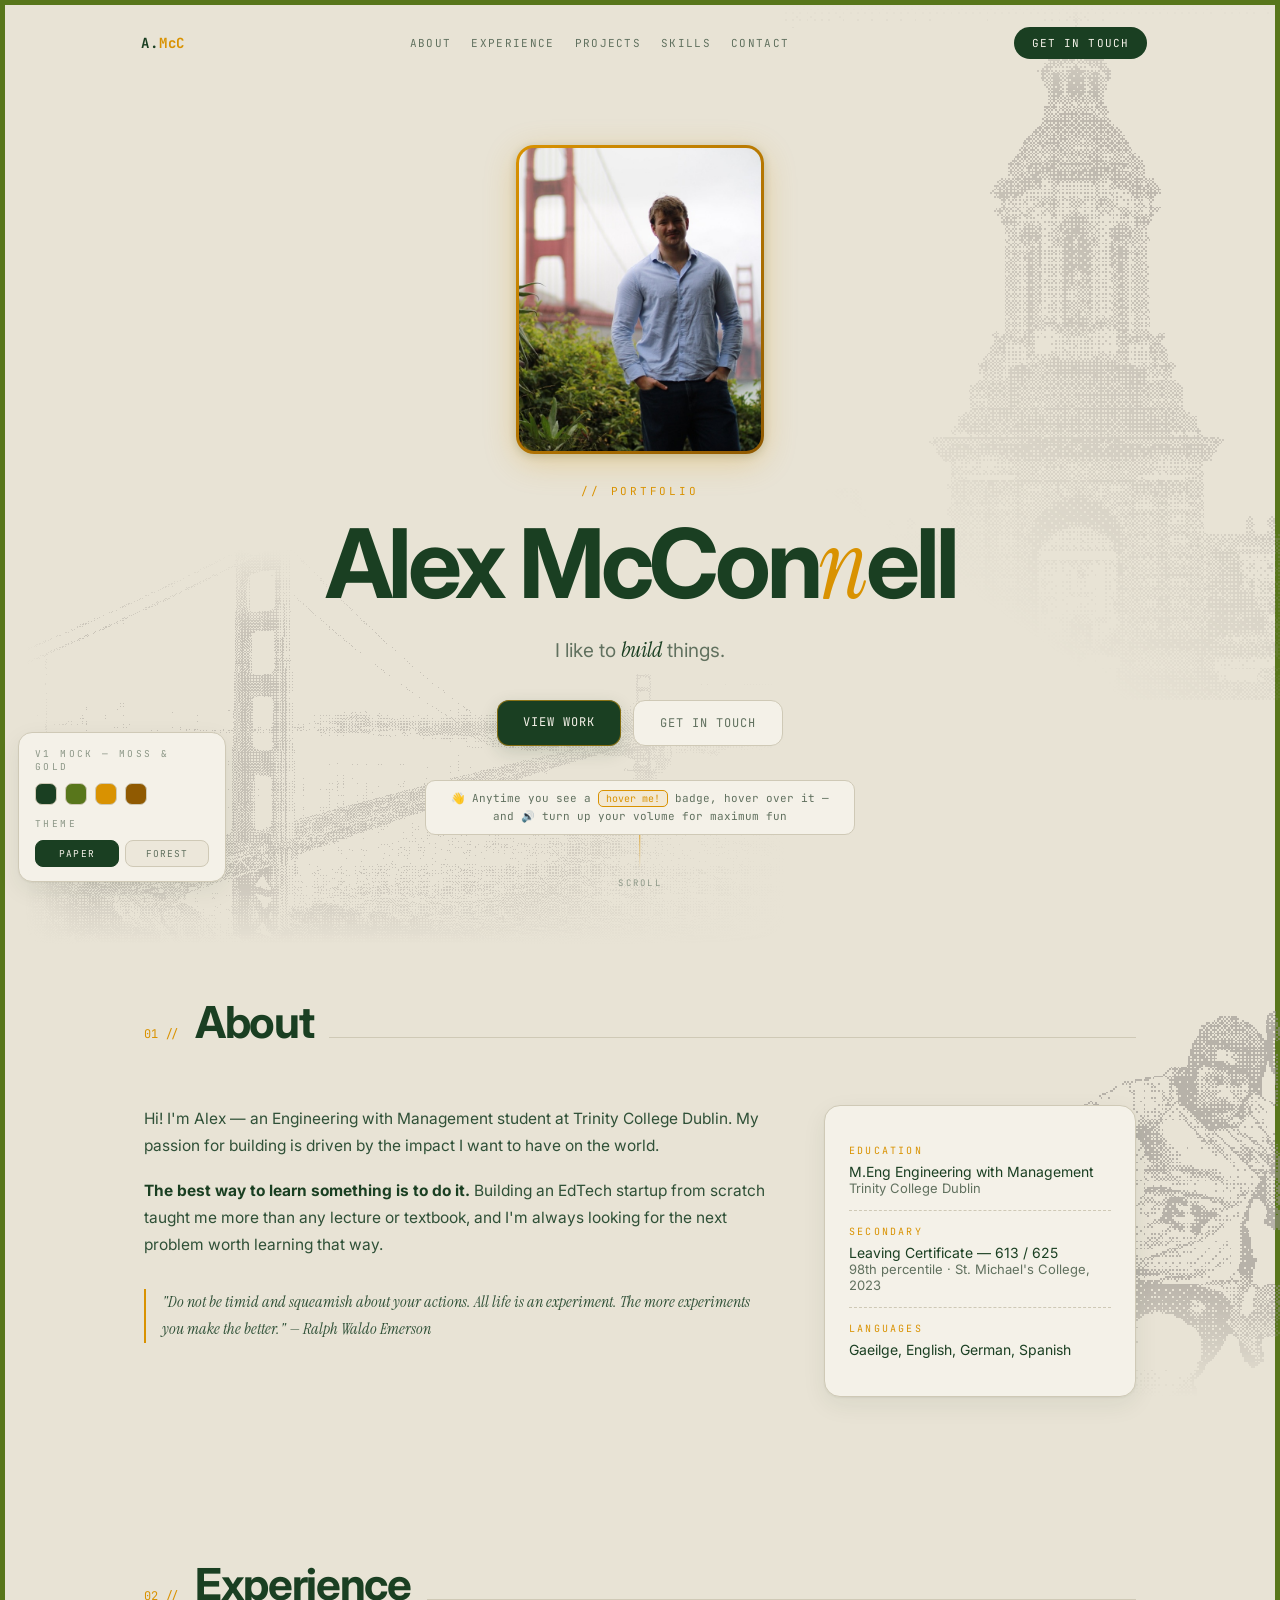
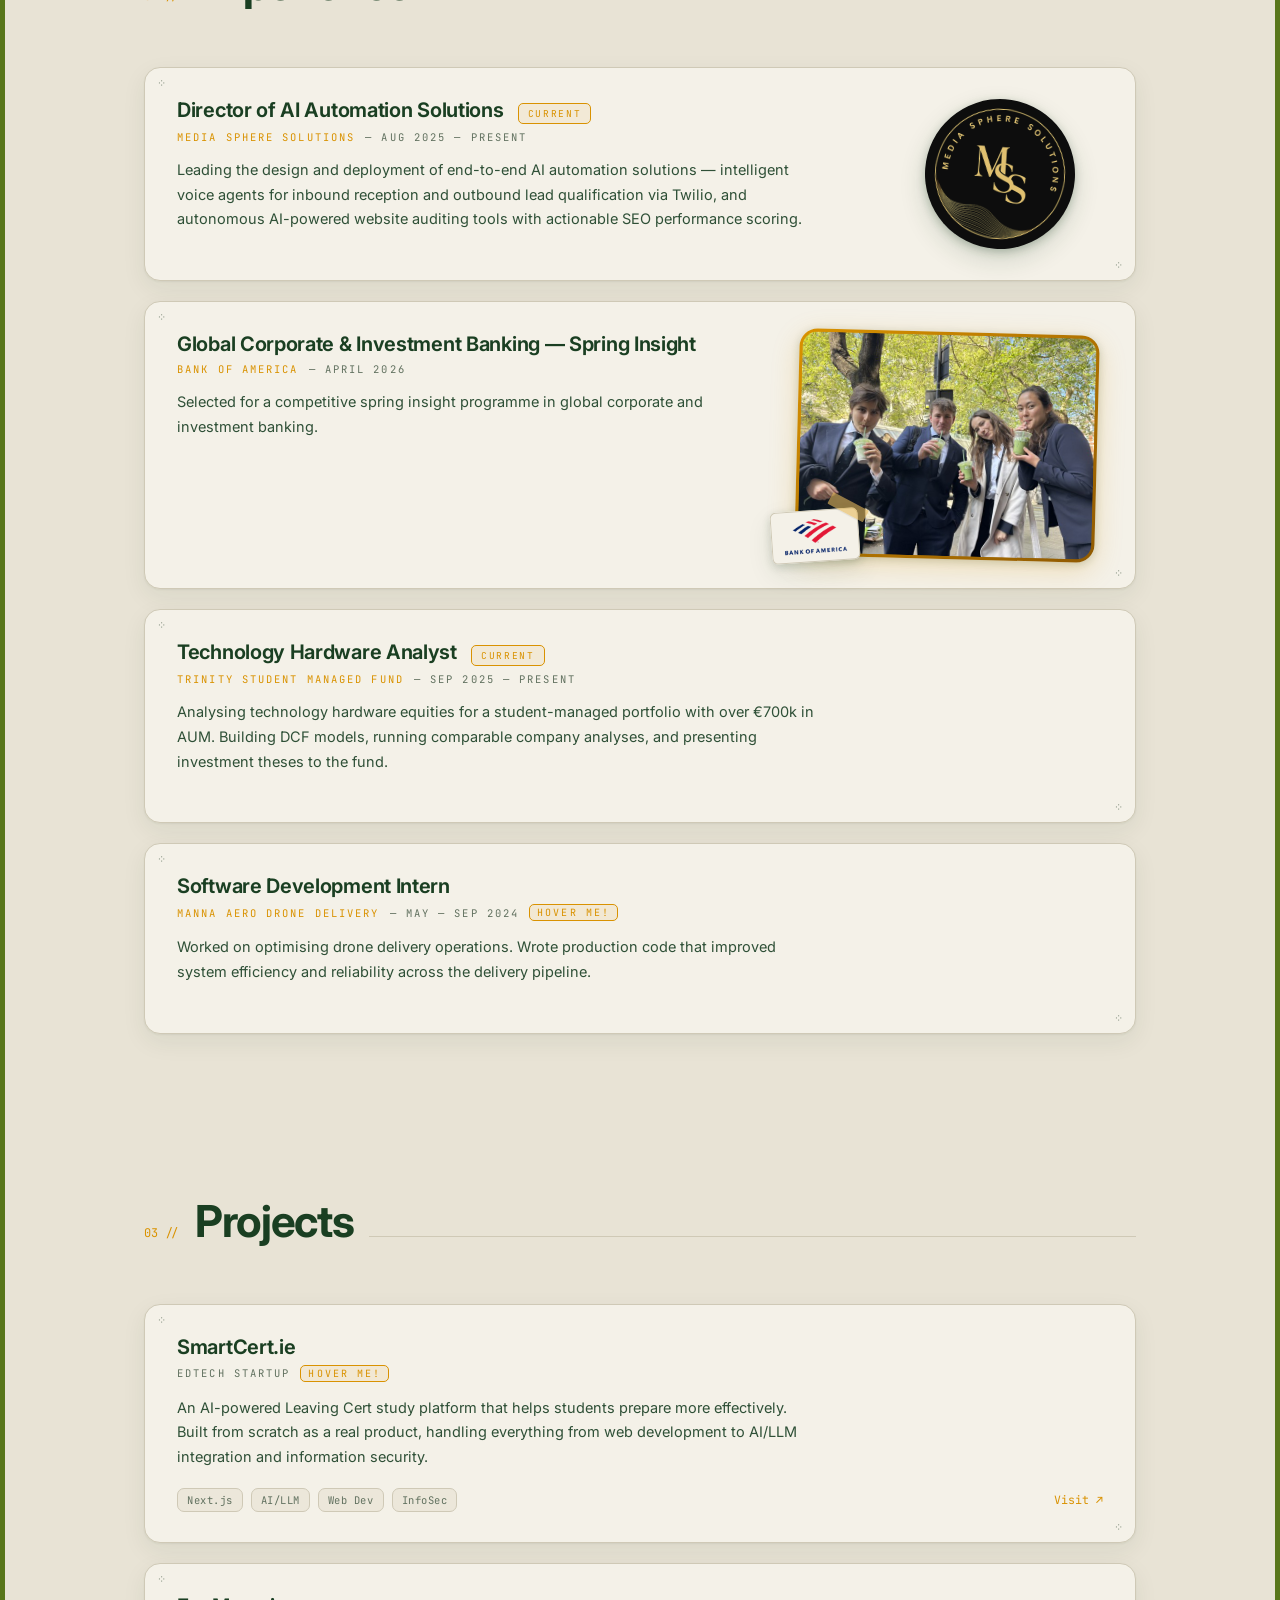
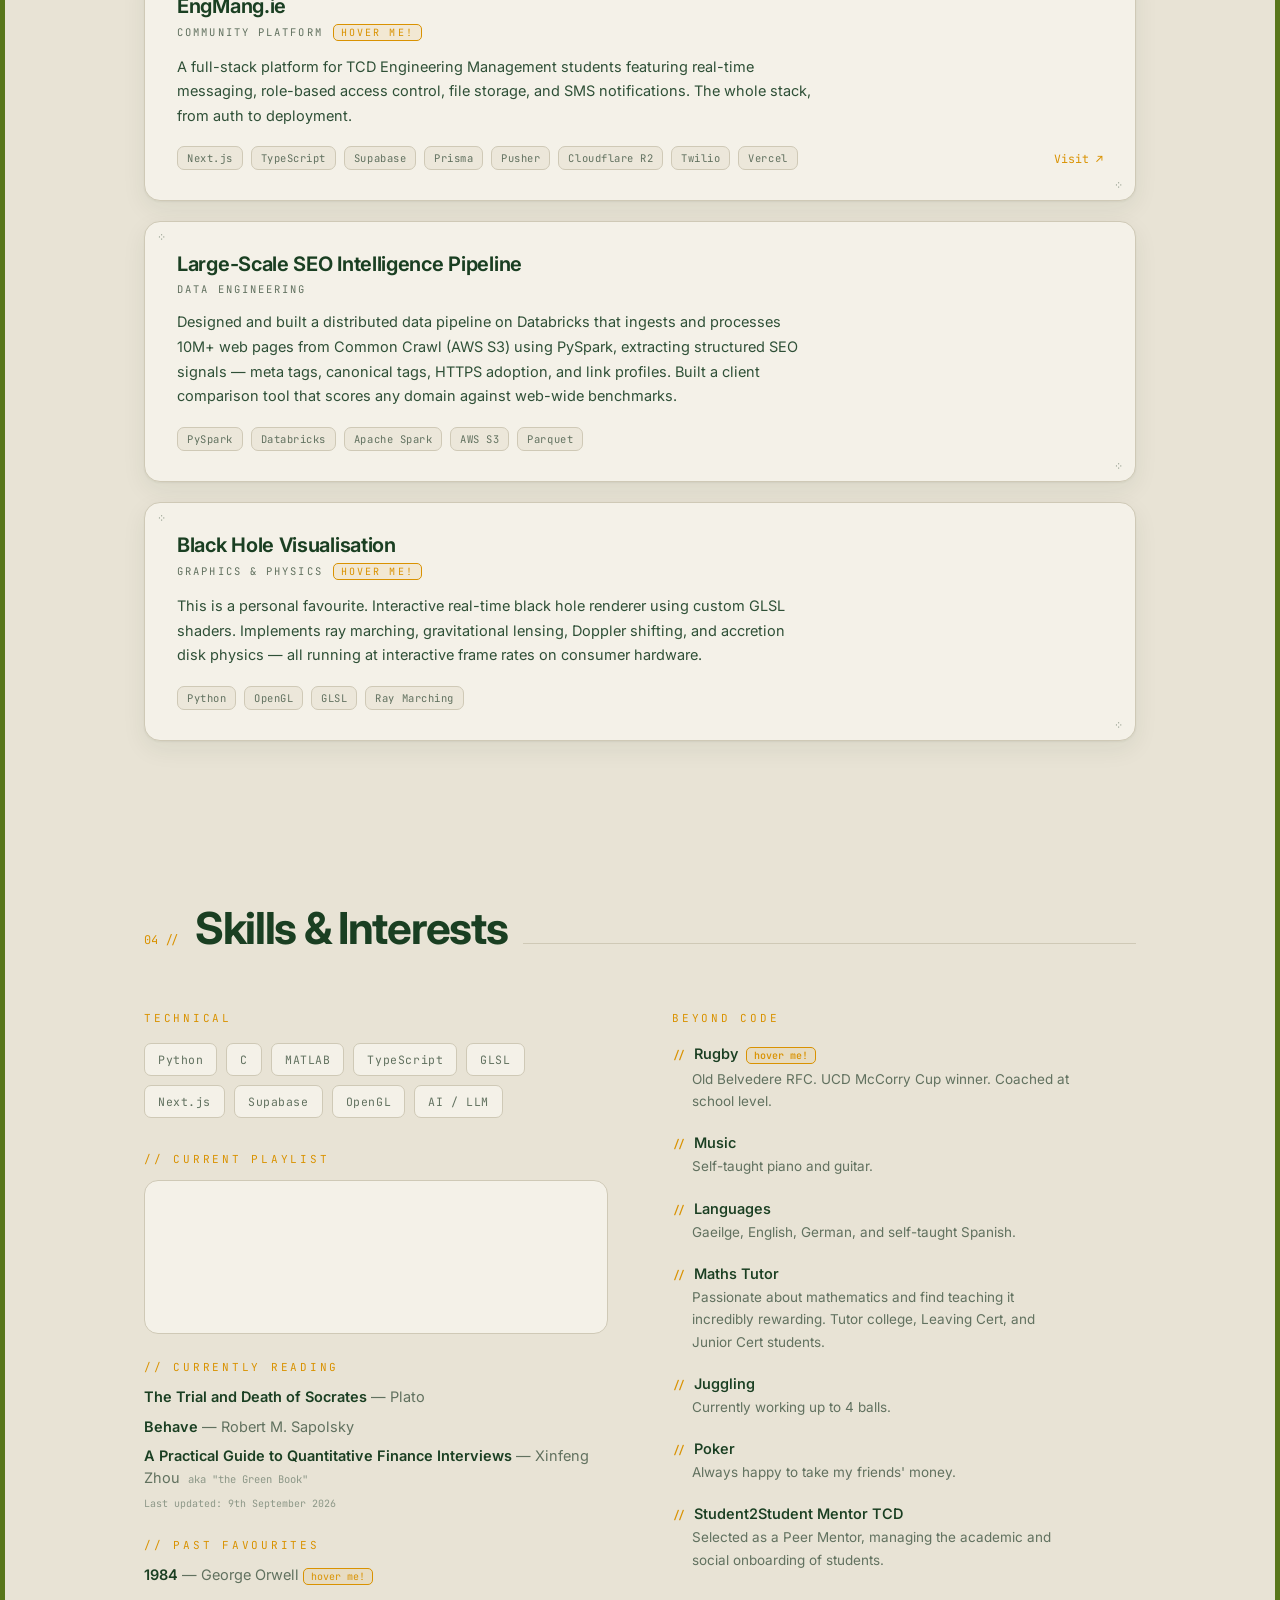
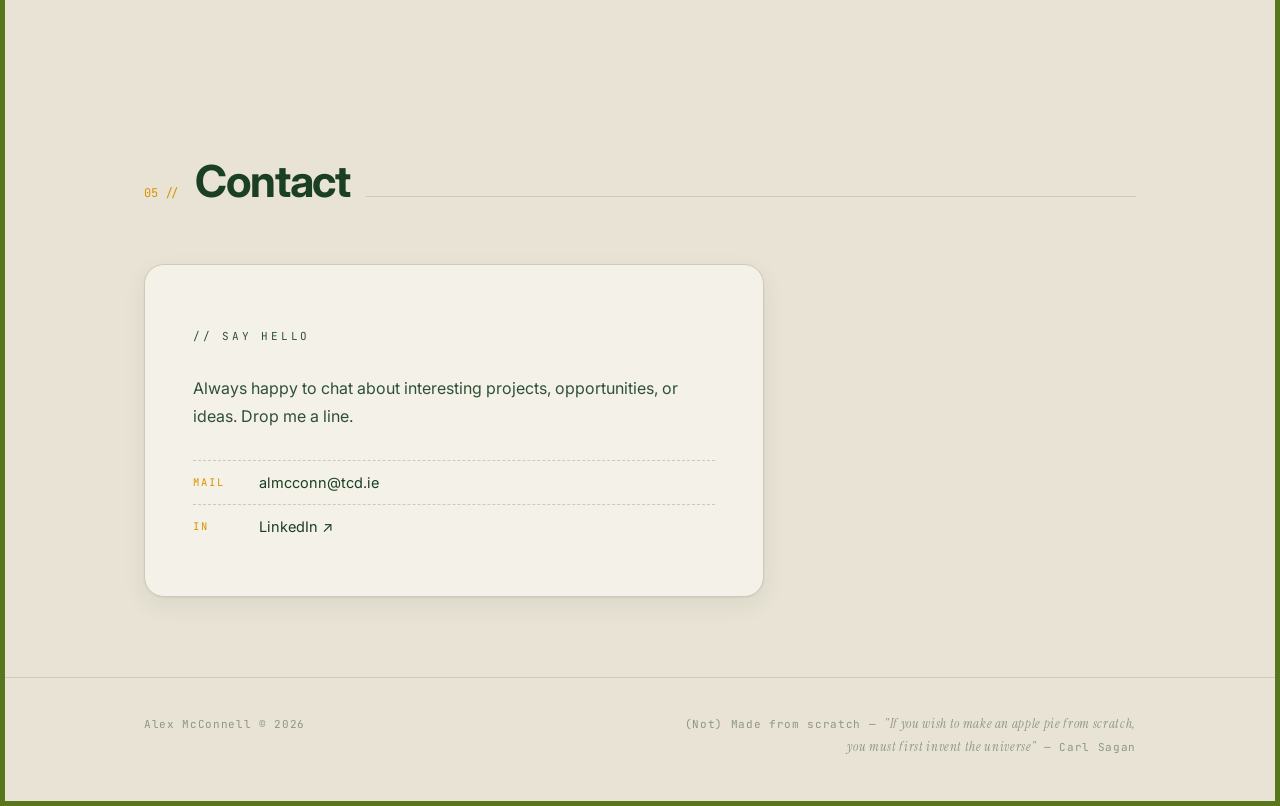
==== commit 6a9f44f1: "Rework personal site: moss & gold palette, dithered art, new content Squashed rebuild of the design " ====
--- a/mockup/index.html
+++ b/mockup/index.html
@@ -273,8 +273,6 @@
     color: var(--accent-ui); border: 1px solid var(--accent-ui); border-radius: 5px; padding: 3px 9px;
     background: color-mix(in srgb, var(--accent-ui) 8%, transparent); white-space: nowrap;
   }
-  .tag-yc { display: inline-flex; align-items: center; gap: 6px; padding-left: 6px; }
-  .tag-yc svg { width: 13px; height: 13px; display: block; }
   .card .sub .co { color: var(--accent-ui); }
   .card .sub-logo { text-transform: none; letter-spacing: 0; margin: 12px 0 18px 4px; }
   .card-split { display: flex; gap: 32px; align-items: flex-start; justify-content: space-between; }
@@ -311,11 +309,6 @@
   }
   .card-logo.paper img { height: 66px; width: auto; display: block; }
   /* two prints in a loose pile */
-  .pm-stack { position: relative; flex: 0 0 340px; height: 335px; }
-  .pm-stack .card-photo { position: absolute; width: 280px; margin: 0; }
-  .pm-stack .pm-a { top: 0; right: 0; transform: rotate(2deg); z-index: 2; }
-  .pm-stack .pm-b { bottom: 0; left: 0; transform: rotate(-3.5deg); z-index: 1; }
-  .pm-stack .card-photo:hover { z-index: 3; transform: rotate(0deg) scale(1.03); }
   .card-photo { transition: transform .25s; }
   /* photo with a small logo clipping pinned over its corner */
   .card-photo-stack { position: relative; flex: 0 0 300px; align-self: center; margin-right: 6px; }
@@ -466,11 +459,10 @@
     <div class="sec-head"><span class="num">01 //</span><h2>About</h2><span class="rule"></span></div>
     <div class="about-grid">
       <div class="about-copy">
-        <p>Hi! I'm Alex — previously Founding Engineer at ProvenMetal, a YC-backed startup, and currently an Engineering with Management student at Trinity College Dublin. My passion for building is driven by the impact I want to have on the world.</p>
-        <p><strong>The best way to learn something is to do it.</strong> The early days at ProvenMetal and building an EdTech startup from scratch taught me more than any lecture or textbook, and I'm always looking for the next problem worth learning that way.</p>
+        <p>Hi! I'm Alex — an Engineering with Management student at Trinity College Dublin. My passion for building is driven by the impact I want to have on the world.</p>
+        <p><strong>The best way to learn something is to do it.</strong> Building an EdTech startup from scratch taught me more than any lecture or textbook, and I'm always looking for the next problem worth learning that way.</p>
         <p class="quote">"Do not be timid and squeamish about your actions. All life is an experiment. The more experiments you make the better." — Ralph Waldo Emerson</p>      </div>
       <div class="fact-card">
-        <div class="fact"><div class="k">Experience</div><div class="v">Founding Engineer — ProvenMetal</div><div class="s">YC-backed startup</div></div>
         <div class="fact"><div class="k">Education</div><div class="v">M.Eng Engineering with Management</div><div class="s">Trinity College Dublin</div></div>
         <div class="fact"><div class="k">Secondary</div><div class="v">Leaving Certificate — 613 / 625</div><div class="s">98th percentile · St. Michael's College, 2023</div></div>
         <div class="fact"><div class="k">Languages</div><div class="v">Gaeilge, English, German, Spanish</div></div>
@@ -484,21 +476,6 @@
   <div class="wrap">
     <div class="sec-head"><span class="num">02 //</span><h2>Experience</h2><span class="rule"></span></div>
     <div class="cards">
-
-      <div class="card">
-        <div class="card-split">
-          <div>
-            <div class="card-top tight"><h3>Founding Engineer</h3><span class="tag tag-yc"><svg viewBox="0 0 24 24" aria-hidden="true"><rect width="24" height="24" rx="3" fill="#f26522"/><path d="M7.4 5.6 12 12.6l4.6-7" fill="none" stroke="#fff" stroke-width="2.4" stroke-linecap="square"/><path d="M12 12.4V18.6" stroke="#fff" stroke-width="2.4" stroke-linecap="square"/></svg>YC-backed</span></div>
-            <div class="sub sub-logo"><a class="sticker" href="https://provenmetal.com" target="_blank" rel="noopener noreferrer" aria-label="ProvenMetal"><img src="art/provenmetal-logo.png" alt="ProvenMetal" /></a></div>
-            <p>Moved to San Francisco to help build ProvenMetal as one of a team of four, taking on the electronics supply chain in the US. Joined before the first dollar of revenue and saw the company grow to ~$150k, working across every part of the business along the way — sourcing software, internal tooling, customer ops and go-to-market.</p>
-            <div class="chips"><a class="visit" href="https://provenmetal.com" target="_blank" rel="noopener noreferrer">provenmetal.com ↗</a></div>
-          </div>
-          <div class="pm-stack">
-            <div class="card-photo pm-b"><img src="art/provenmetal-team-us.jpg" alt="ProvenMetal team with US flags by the Bay Bridge" /></div>
-            <div class="card-photo pm-a"><img src="art/provenmetal-team.jpg" alt="ProvenMetal team at the Golden Gate Bridge" /></div>
-          </div>
-        </div>
-      </div>
 
       <div class="card">
         <div class="card-split">
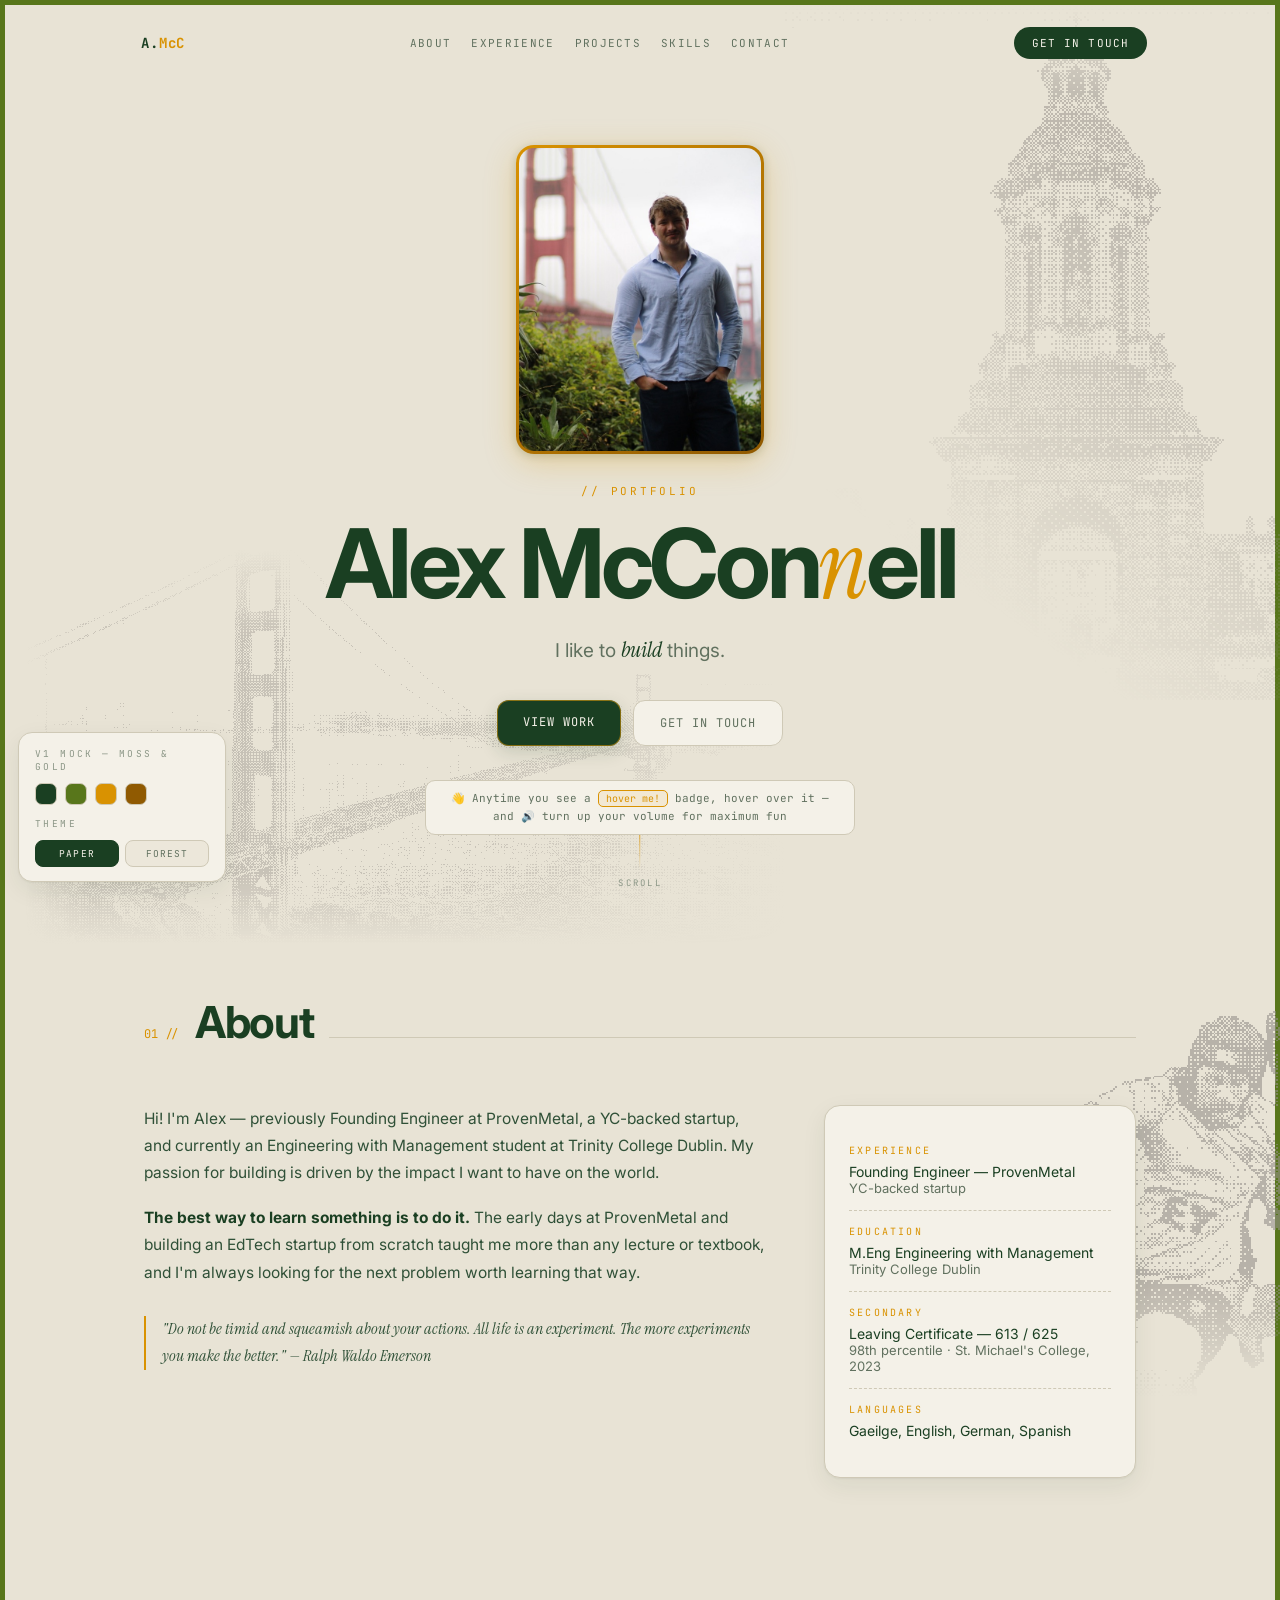
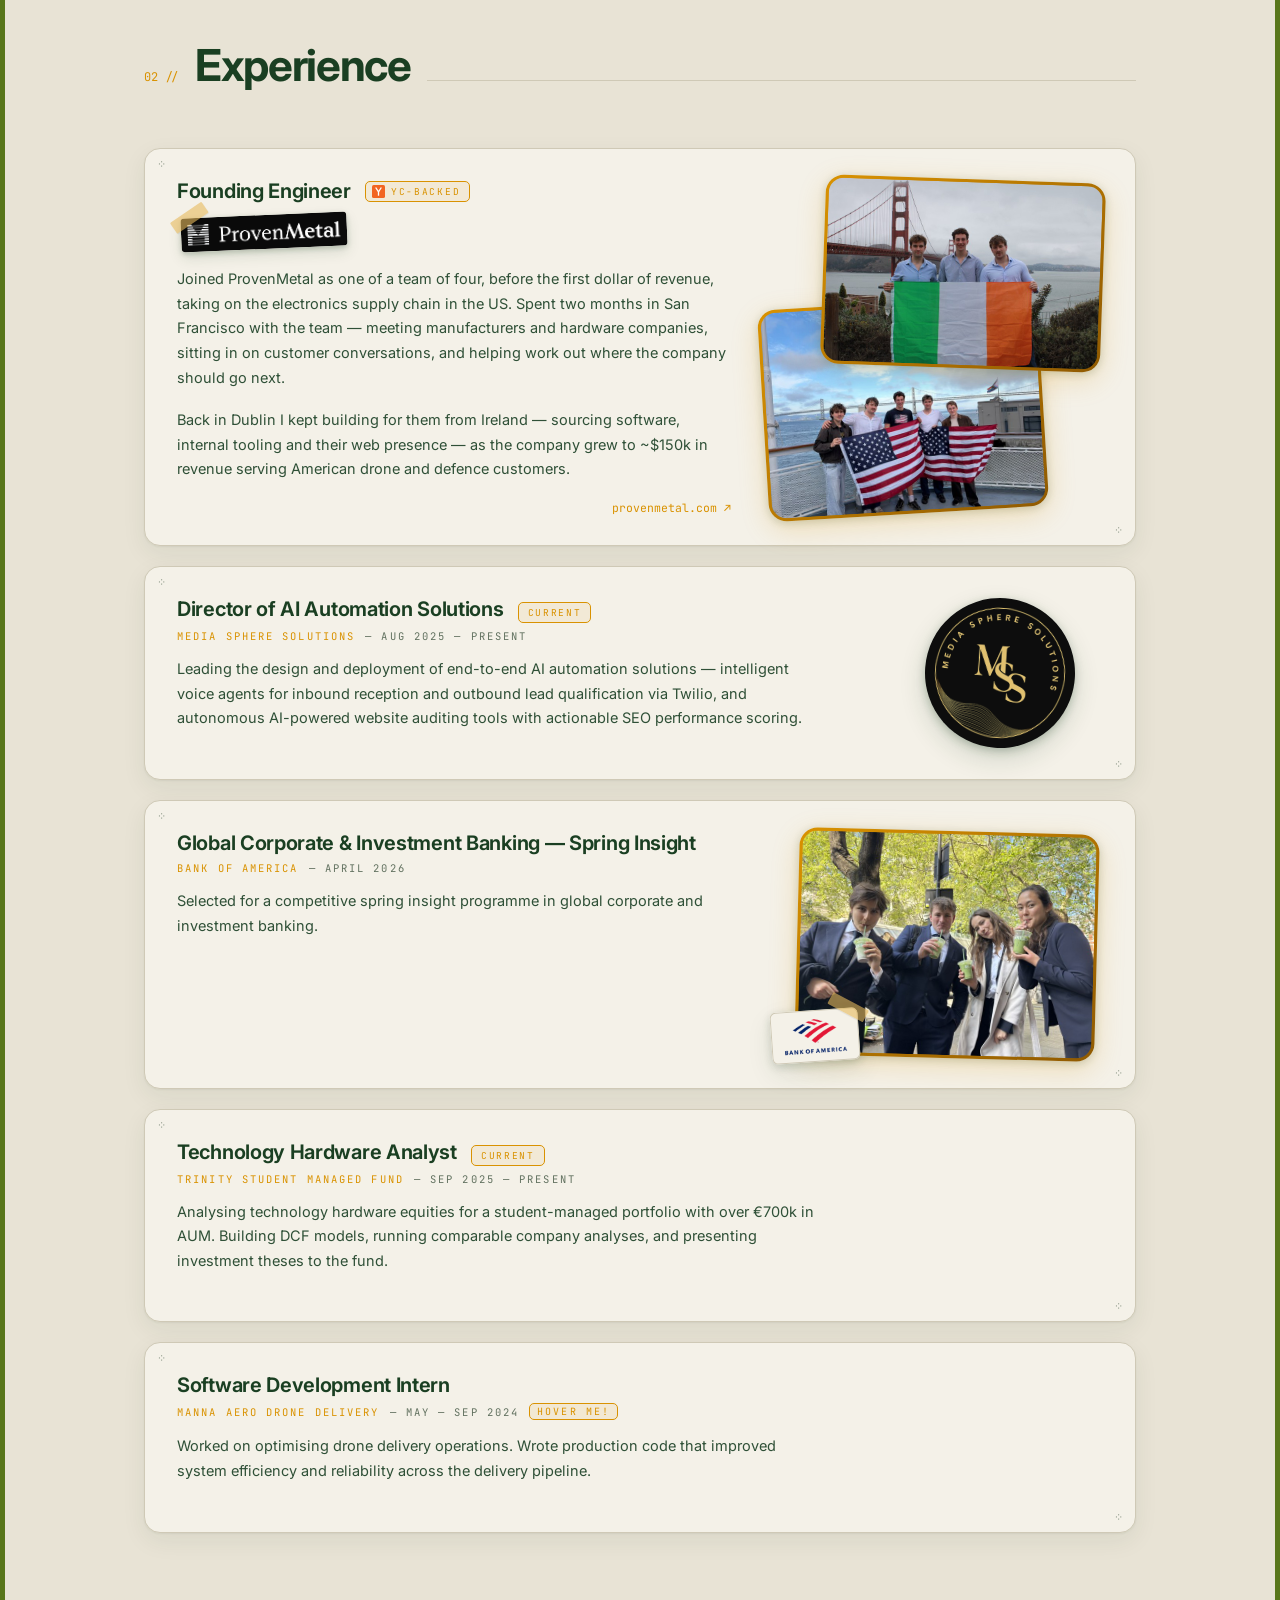
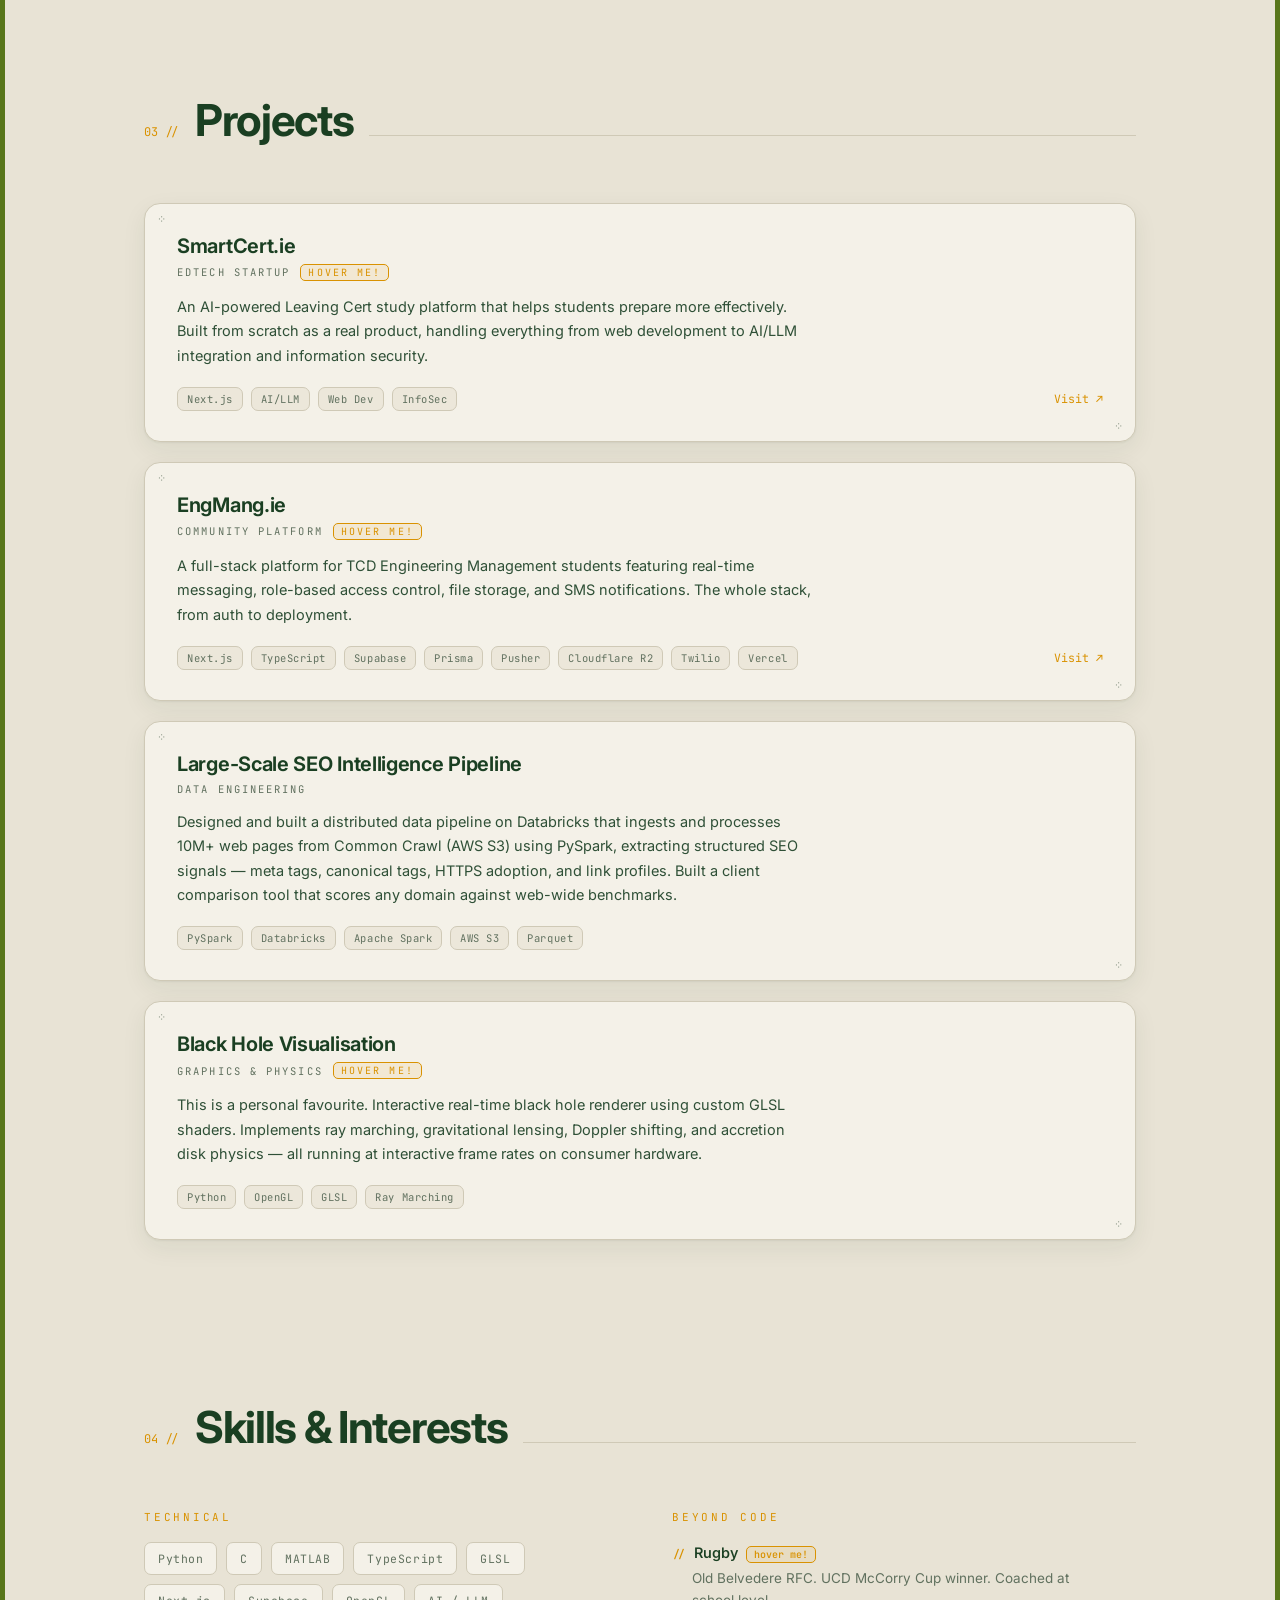
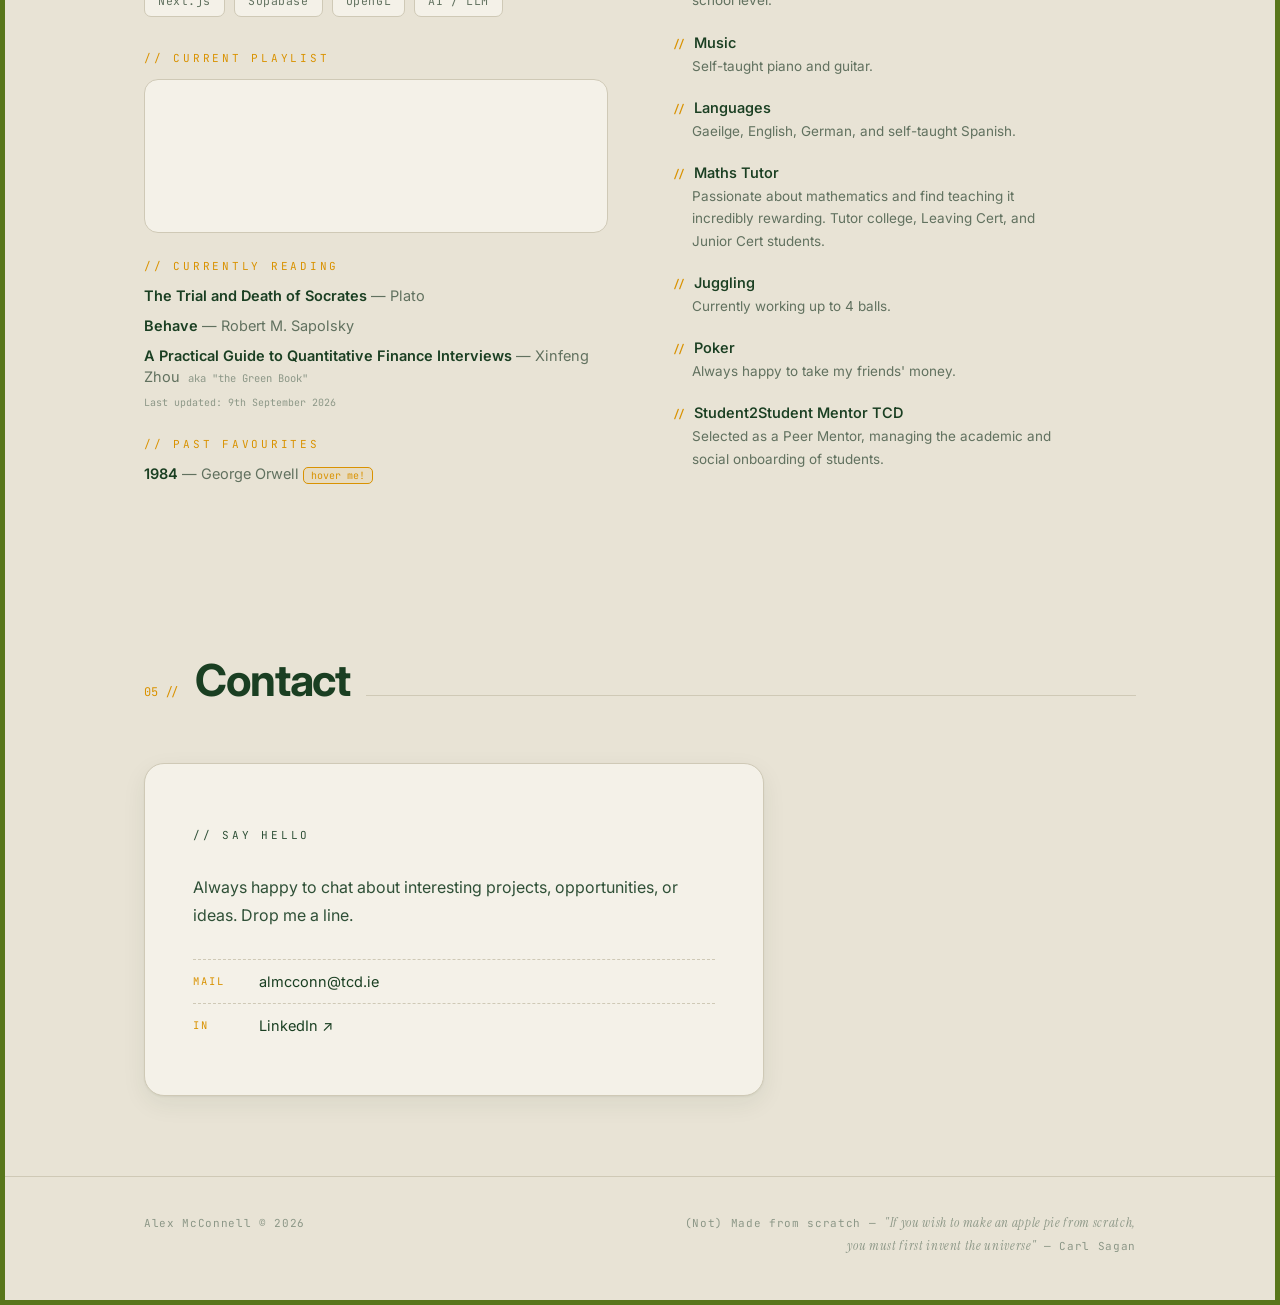
==== commit 83e9dc2e: "Restore ProvenMetal experience, with the SF period described accurately Puts the ProvenMetal card, i" ====
--- a/mockup/index.html
+++ b/mockup/index.html
@@ -273,6 +273,8 @@
     color: var(--accent-ui); border: 1px solid var(--accent-ui); border-radius: 5px; padding: 3px 9px;
     background: color-mix(in srgb, var(--accent-ui) 8%, transparent); white-space: nowrap;
   }
+  .tag-yc { display: inline-flex; align-items: center; gap: 6px; padding-left: 6px; }
+  .tag-yc svg { width: 13px; height: 13px; display: block; }
   .card .sub .co { color: var(--accent-ui); }
   .card .sub-logo { text-transform: none; letter-spacing: 0; margin: 12px 0 18px 4px; }
   .card-split { display: flex; gap: 32px; align-items: flex-start; justify-content: space-between; }
@@ -309,6 +311,11 @@
   }
   .card-logo.paper img { height: 66px; width: auto; display: block; }
   /* two prints in a loose pile */
+  .pm-stack { position: relative; flex: 0 0 340px; height: 335px; }
+  .pm-stack .card-photo { position: absolute; width: 280px; margin: 0; }
+  .pm-stack .pm-a { top: 0; right: 0; transform: rotate(2deg); z-index: 2; }
+  .pm-stack .pm-b { bottom: 0; left: 0; transform: rotate(-3.5deg); z-index: 1; }
+  .pm-stack .card-photo:hover { z-index: 3; transform: rotate(0deg) scale(1.03); }
   .card-photo { transition: transform .25s; }
   /* photo with a small logo clipping pinned over its corner */
   .card-photo-stack { position: relative; flex: 0 0 300px; align-self: center; margin-right: 6px; }
@@ -459,10 +466,11 @@
     <div class="sec-head"><span class="num">01 //</span><h2>About</h2><span class="rule"></span></div>
     <div class="about-grid">
       <div class="about-copy">
-        <p>Hi! I'm Alex — an Engineering with Management student at Trinity College Dublin. My passion for building is driven by the impact I want to have on the world.</p>
-        <p><strong>The best way to learn something is to do it.</strong> Building an EdTech startup from scratch taught me more than any lecture or textbook, and I'm always looking for the next problem worth learning that way.</p>
+        <p>Hi! I'm Alex — previously Founding Engineer at ProvenMetal, a YC-backed startup, and currently an Engineering with Management student at Trinity College Dublin. My passion for building is driven by the impact I want to have on the world.</p>
+        <p><strong>The best way to learn something is to do it.</strong> The early days at ProvenMetal and building an EdTech startup from scratch taught me more than any lecture or textbook, and I'm always looking for the next problem worth learning that way.</p>
         <p class="quote">"Do not be timid and squeamish about your actions. All life is an experiment. The more experiments you make the better." — Ralph Waldo Emerson</p>      </div>
       <div class="fact-card">
+        <div class="fact"><div class="k">Experience</div><div class="v">Founding Engineer — ProvenMetal</div><div class="s">YC-backed startup</div></div>
         <div class="fact"><div class="k">Education</div><div class="v">M.Eng Engineering with Management</div><div class="s">Trinity College Dublin</div></div>
         <div class="fact"><div class="k">Secondary</div><div class="v">Leaving Certificate — 613 / 625</div><div class="s">98th percentile · St. Michael's College, 2023</div></div>
         <div class="fact"><div class="k">Languages</div><div class="v">Gaeilge, English, German, Spanish</div></div>
@@ -476,6 +484,22 @@
   <div class="wrap">
     <div class="sec-head"><span class="num">02 //</span><h2>Experience</h2><span class="rule"></span></div>
     <div class="cards">
+
+      <div class="card">
+        <div class="card-split">
+          <div>
+            <div class="card-top tight"><h3>Founding Engineer</h3><span class="tag tag-yc"><svg viewBox="0 0 24 24" aria-hidden="true"><rect width="24" height="24" rx="3" fill="#f26522"/><path d="M7.4 5.6 12 12.6l4.6-7" fill="none" stroke="#fff" stroke-width="2.4" stroke-linecap="square"/><path d="M12 12.4V18.6" stroke="#fff" stroke-width="2.4" stroke-linecap="square"/></svg>YC-backed</span></div>
+            <div class="sub sub-logo"><a class="sticker" href="https://provenmetal.com" target="_blank" rel="noopener noreferrer" aria-label="ProvenMetal"><img src="art/provenmetal-logo.png" alt="ProvenMetal" /></a></div>
+            <p>Joined ProvenMetal as one of a team of four, before the first dollar of revenue, taking on the electronics supply chain in the US. Spent two months in San Francisco with the team — meeting manufacturers and hardware companies, sitting in on customer conversations, and helping work out where the company should go next.</p>
+            <p>Back in Dublin I kept building for them from Ireland — sourcing software, internal tooling and their web presence — as the company grew to ~$150k in revenue serving American drone and defence customers.</p>
+            <div class="chips"><a class="visit" href="https://provenmetal.com" target="_blank" rel="noopener noreferrer">provenmetal.com ↗</a></div>
+          </div>
+          <div class="pm-stack">
+            <div class="card-photo pm-b"><img src="art/provenmetal-team-us.jpg" alt="ProvenMetal team with US flags by the Bay Bridge" /></div>
+            <div class="card-photo pm-a"><img src="art/provenmetal-team.jpg" alt="ProvenMetal team at the Golden Gate Bridge" /></div>
+          </div>
+        </div>
+      </div>
 
       <div class="card">
         <div class="card-split">
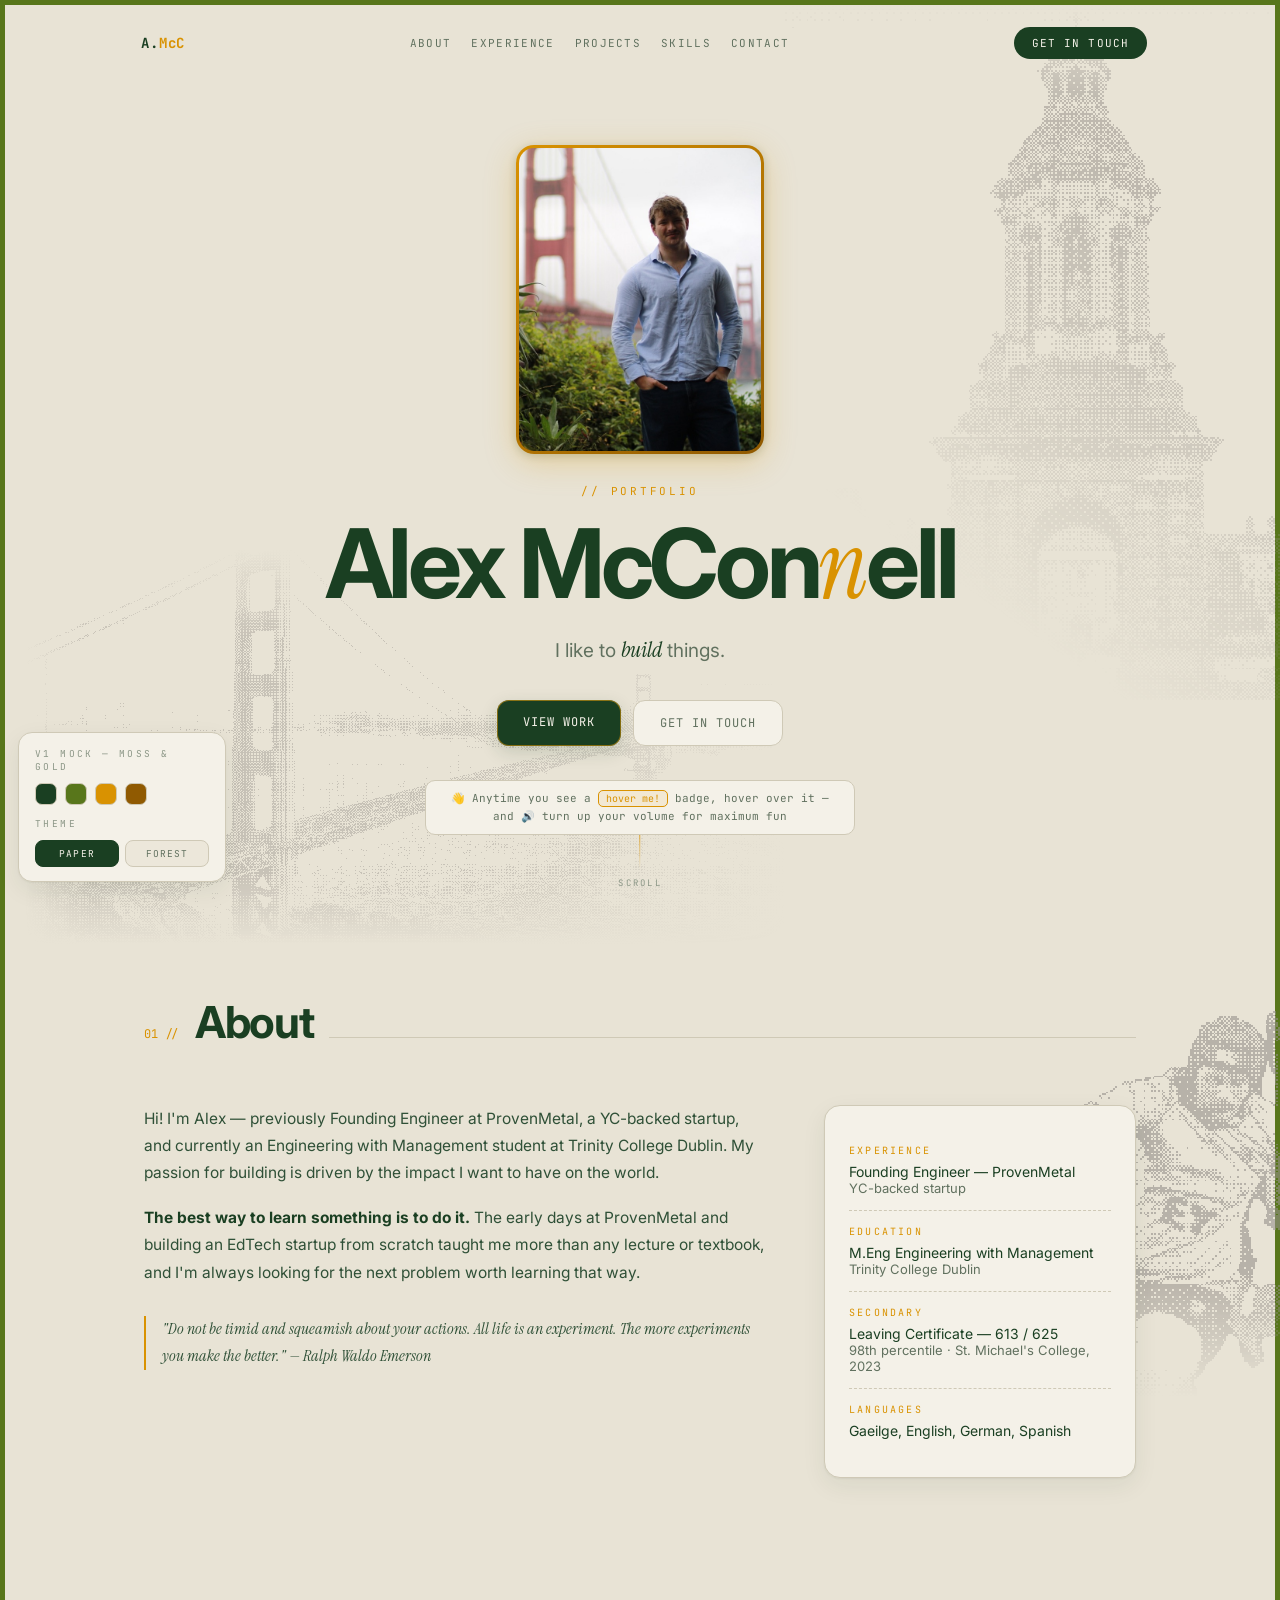
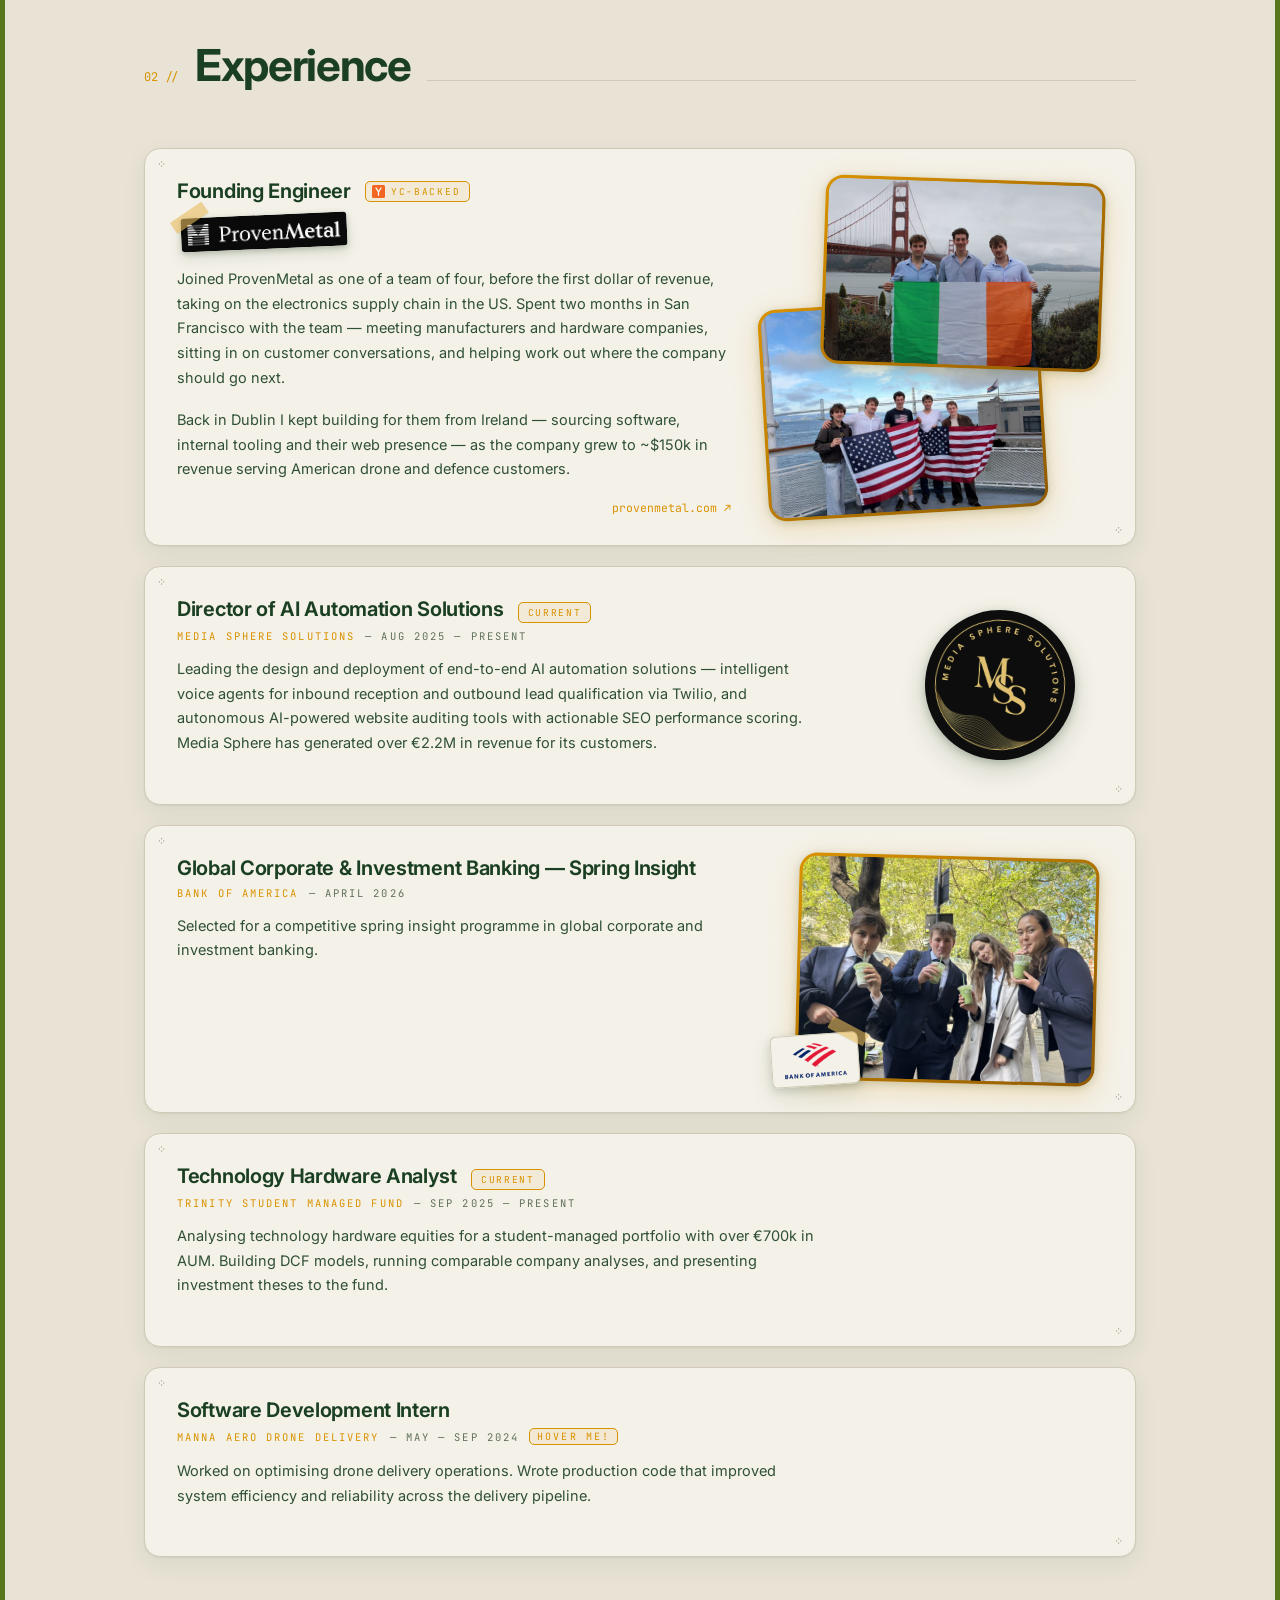
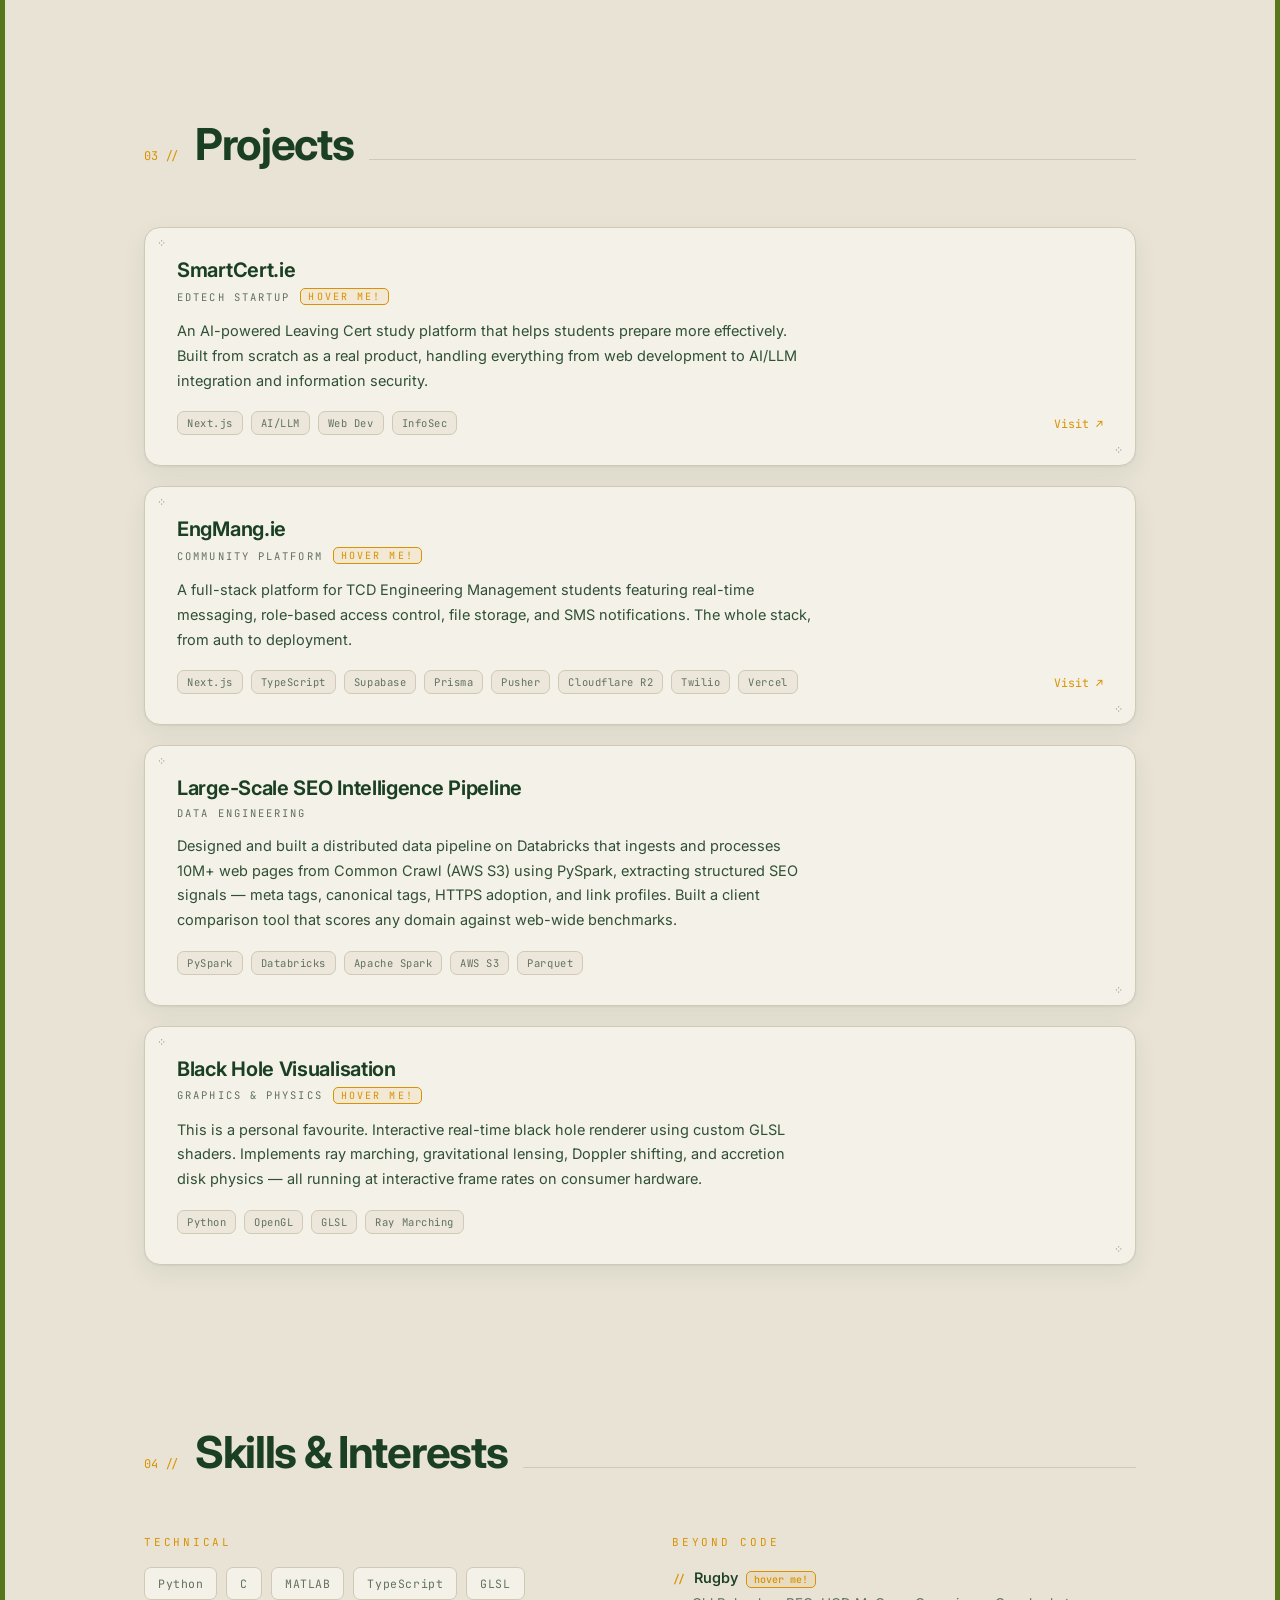
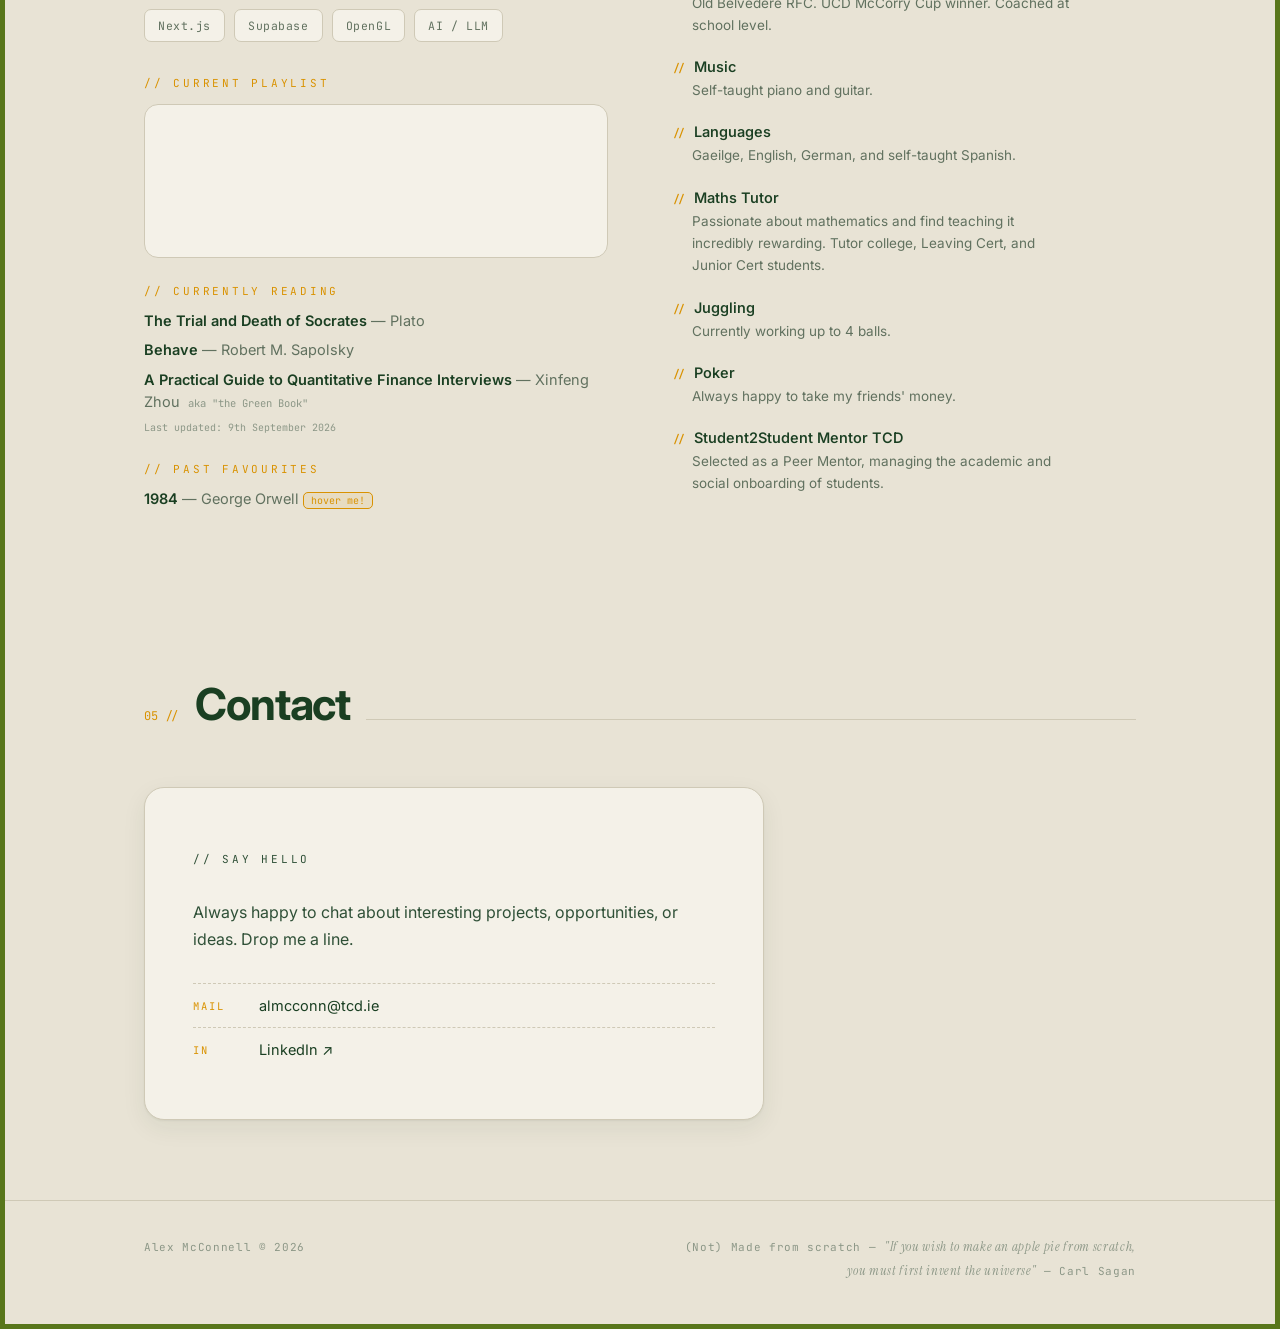
==== commit 5bb02830: "Experience: Media Sphere has generated over €2.2M in revenue for customers Co-Authored-By: Claude Fa" ====
--- a/mockup/index.html
+++ b/mockup/index.html
@@ -506,7 +506,7 @@
           <div>
             <div class="card-top tight"><h3>Director of AI Automation Solutions</h3><span class="tag">Current</span></div>
             <div class="sub"><span class="co">Media Sphere Solutions</span> — Aug 2025 — Present</div>
-            <p>Leading the design and deployment of end-to-end AI automation solutions — intelligent voice agents for inbound reception and outbound lead qualification via Twilio, and autonomous AI-powered website auditing tools with actionable SEO performance scoring.</p>
+            <p>Leading the design and deployment of end-to-end AI automation solutions — intelligent voice agents for inbound reception and outbound lead qualification via Twilio, and autonomous AI-powered website auditing tools with actionable SEO performance scoring. Media Sphere has generated over €2.2M in revenue for its customers.</p>
           </div>
           <div class="card-logo seal-dark"><img src="art/mss-logo.png" alt="Media Sphere Solutions" /></div>
         </div>
